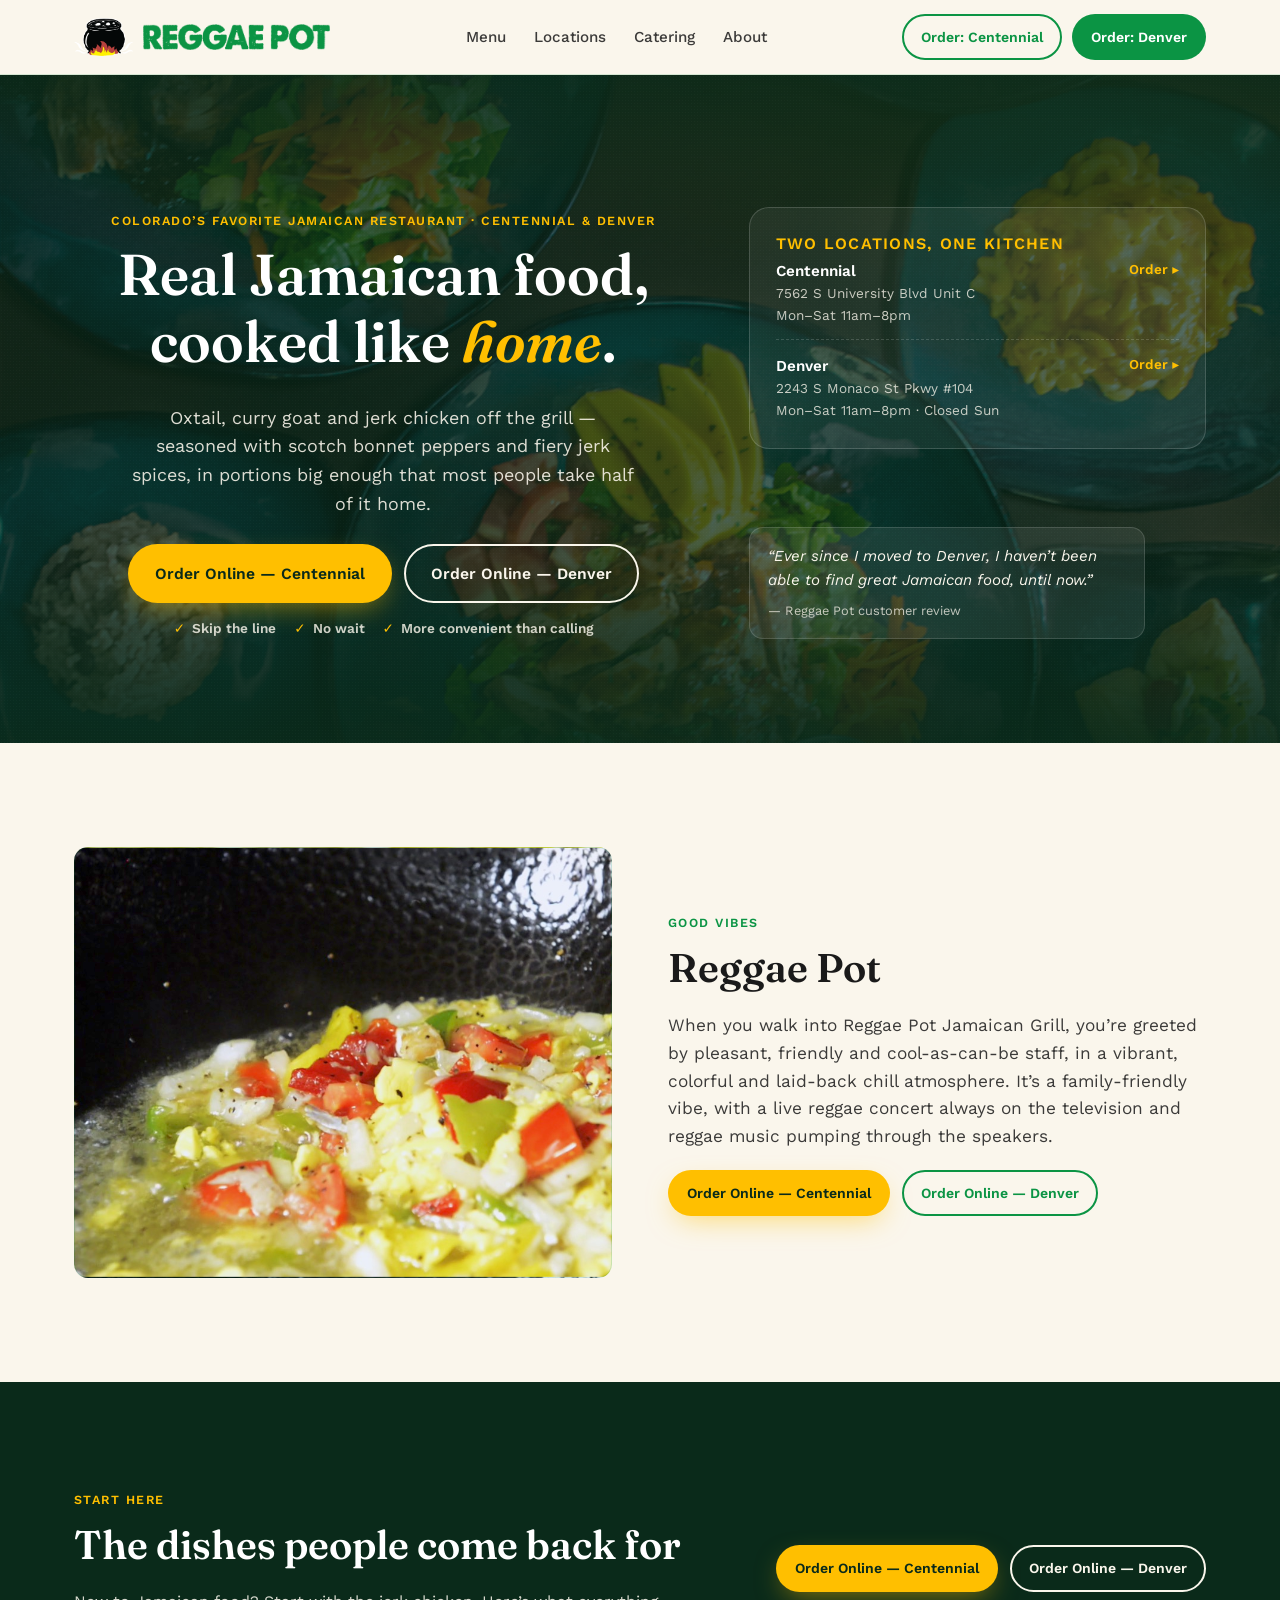
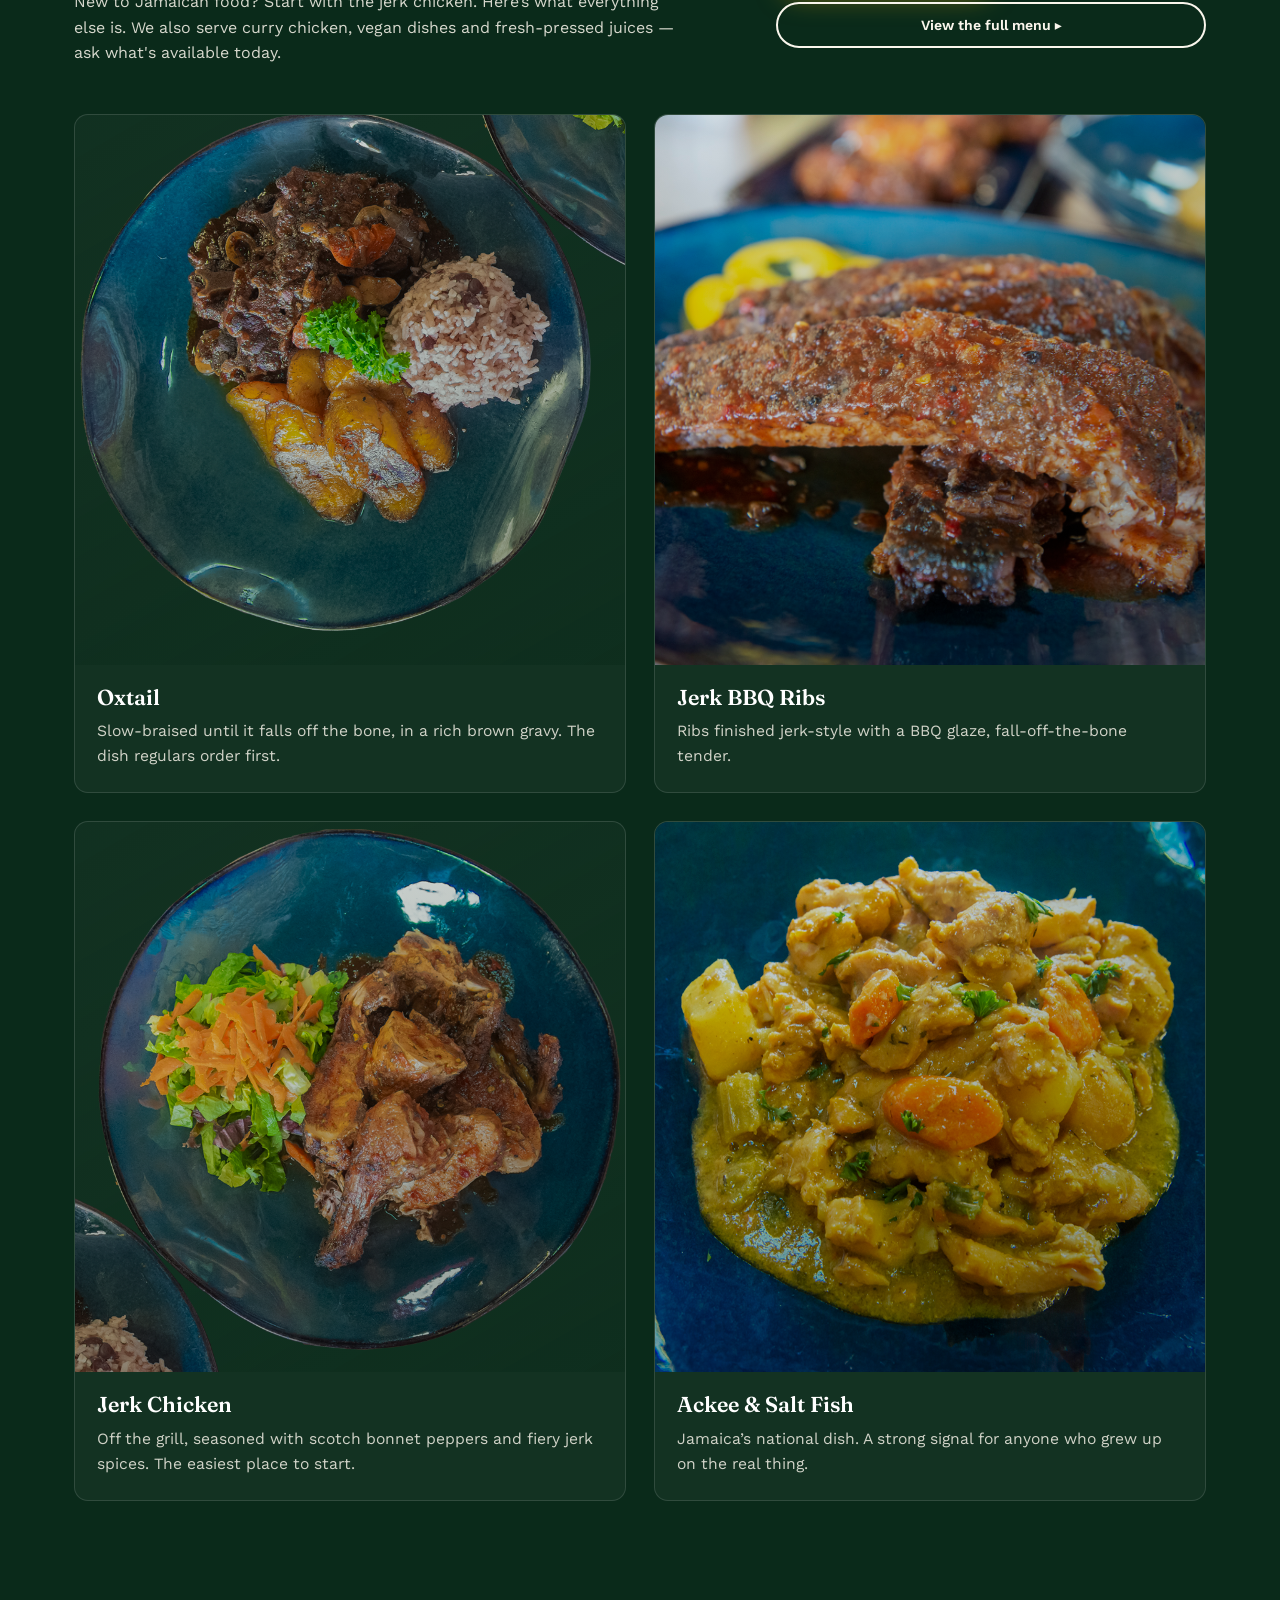
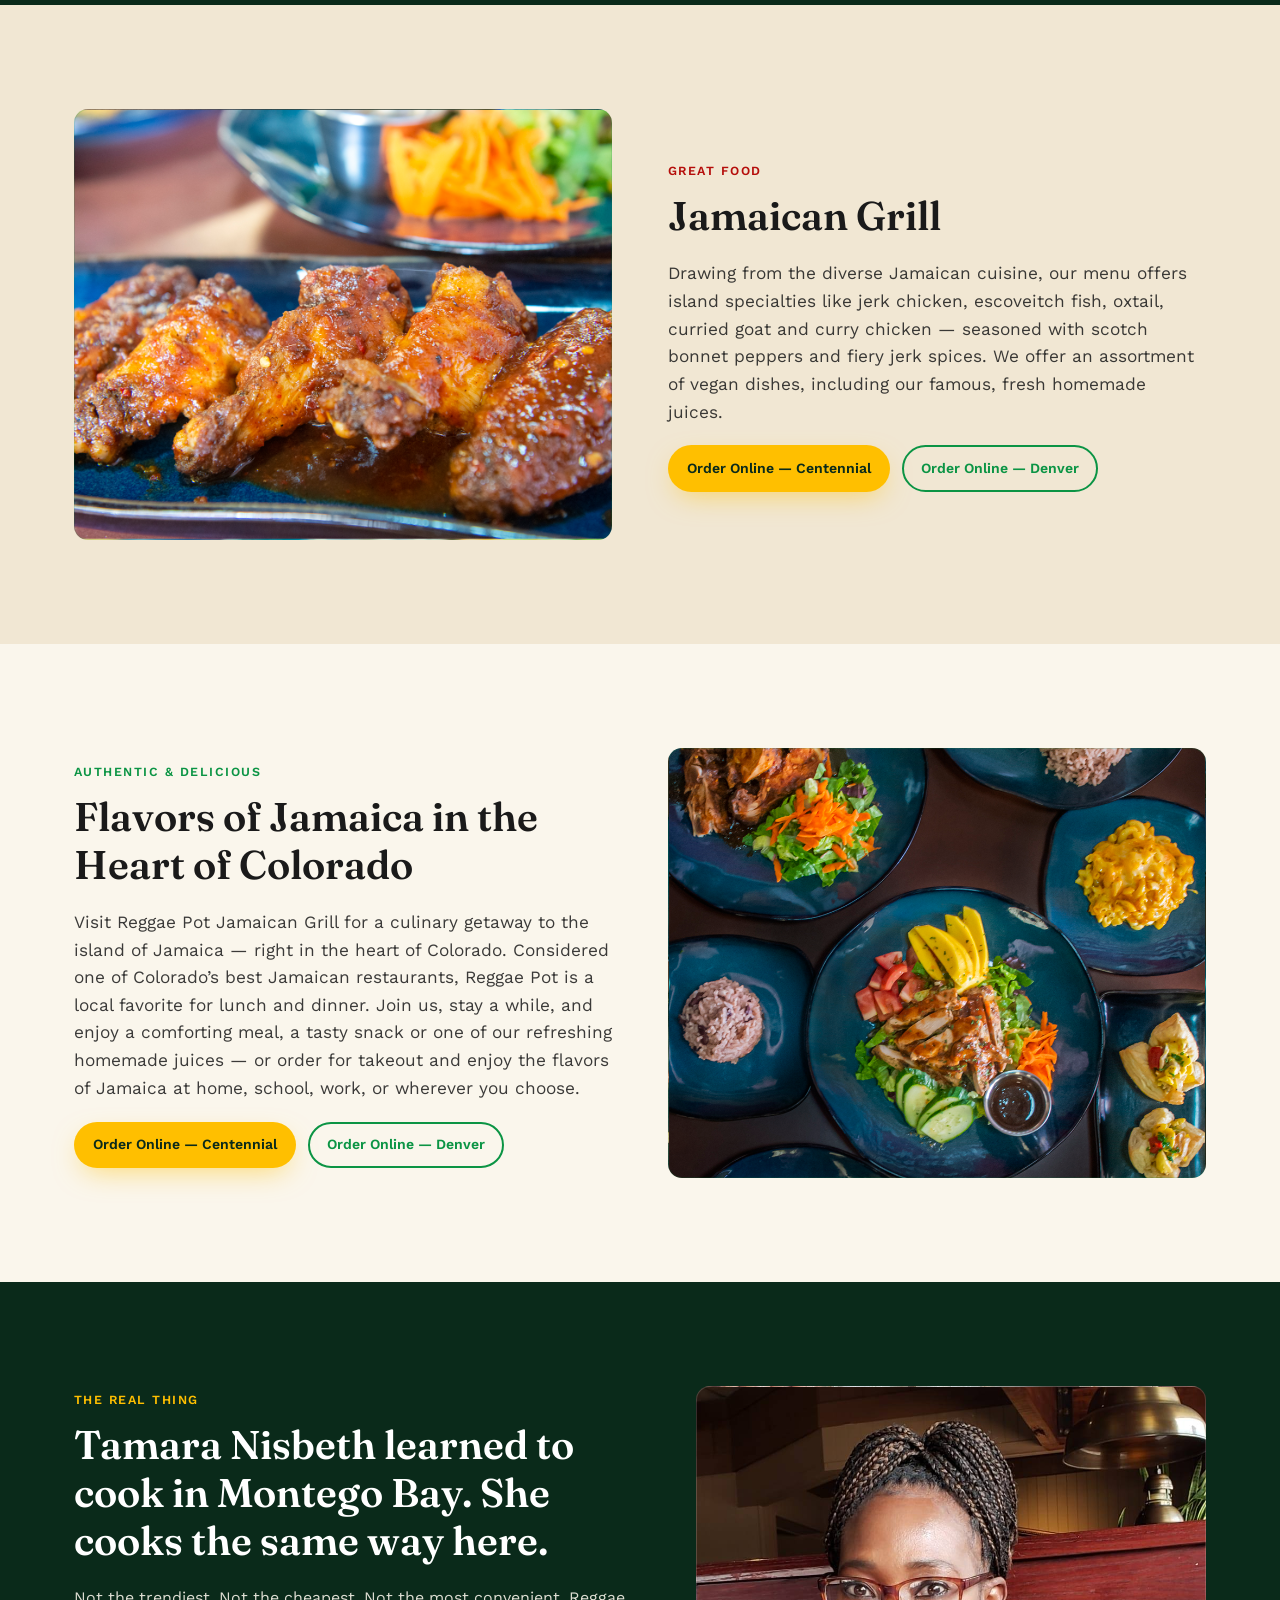
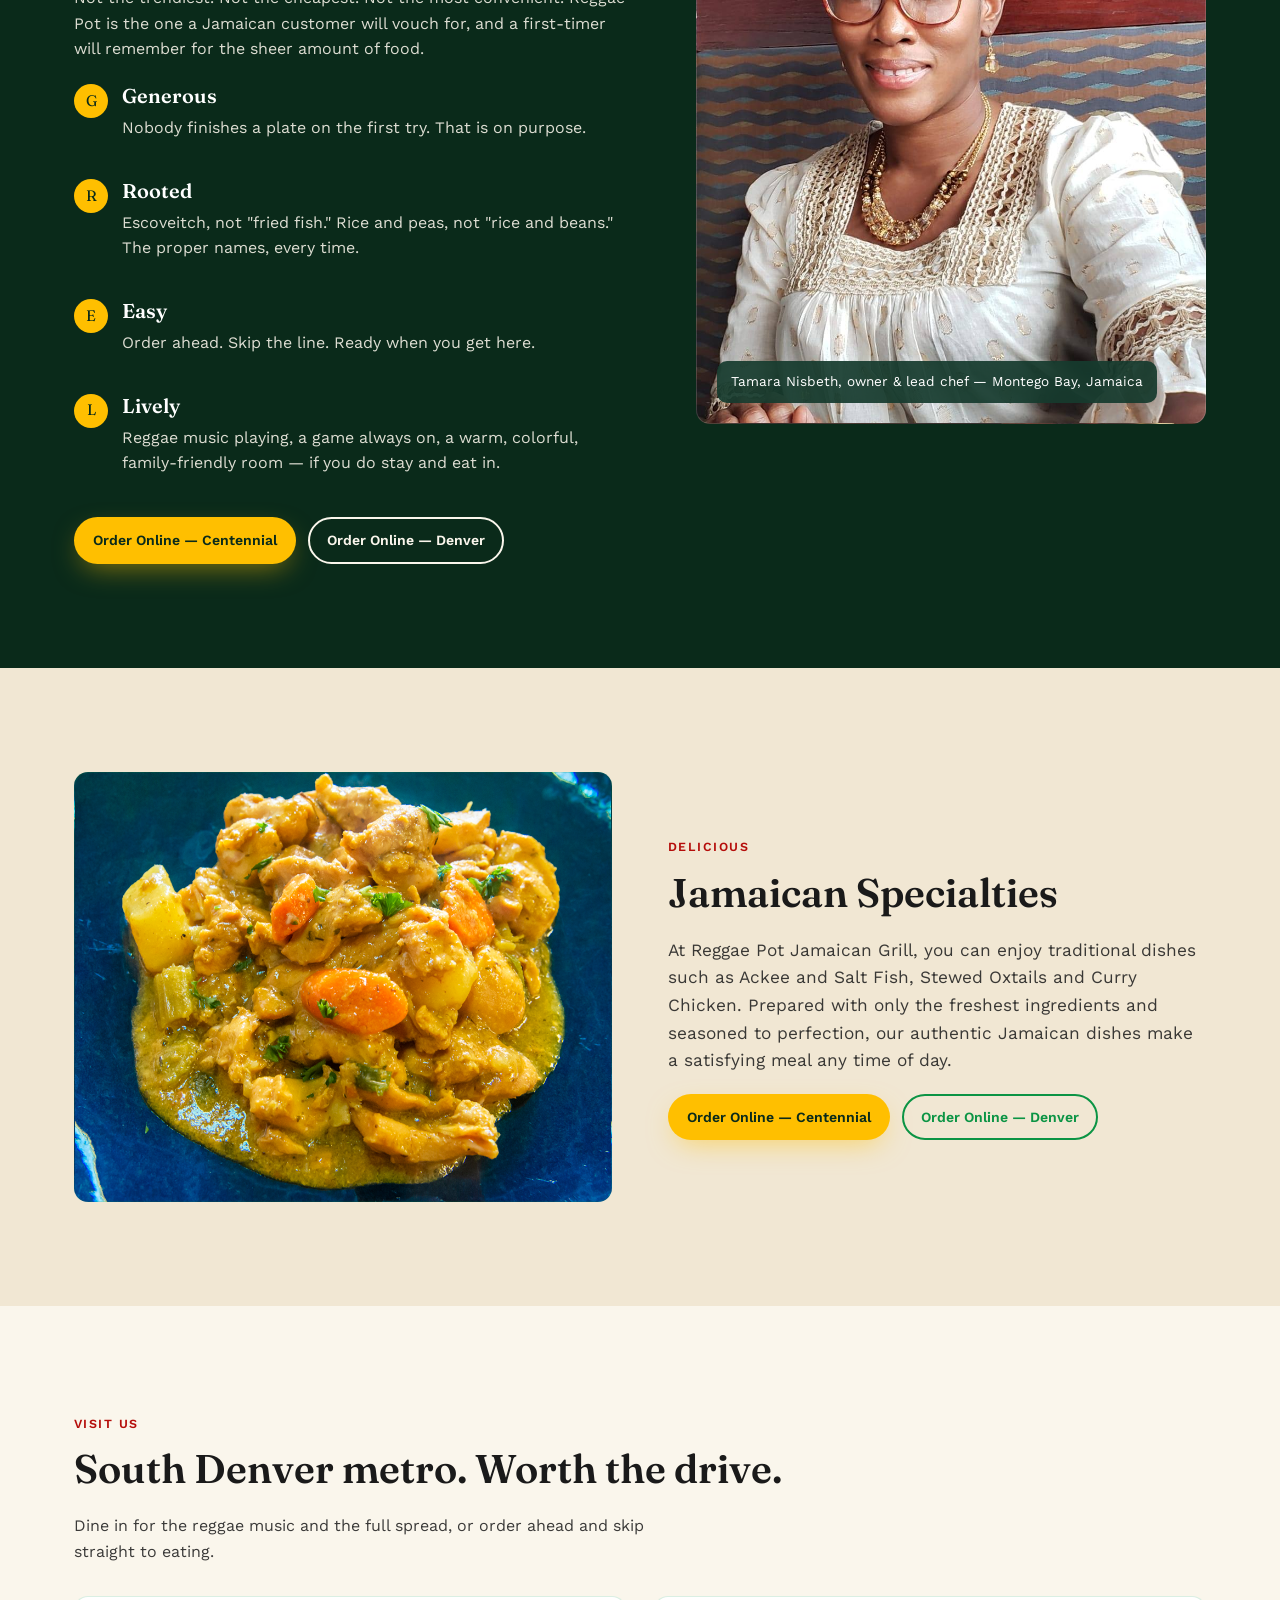
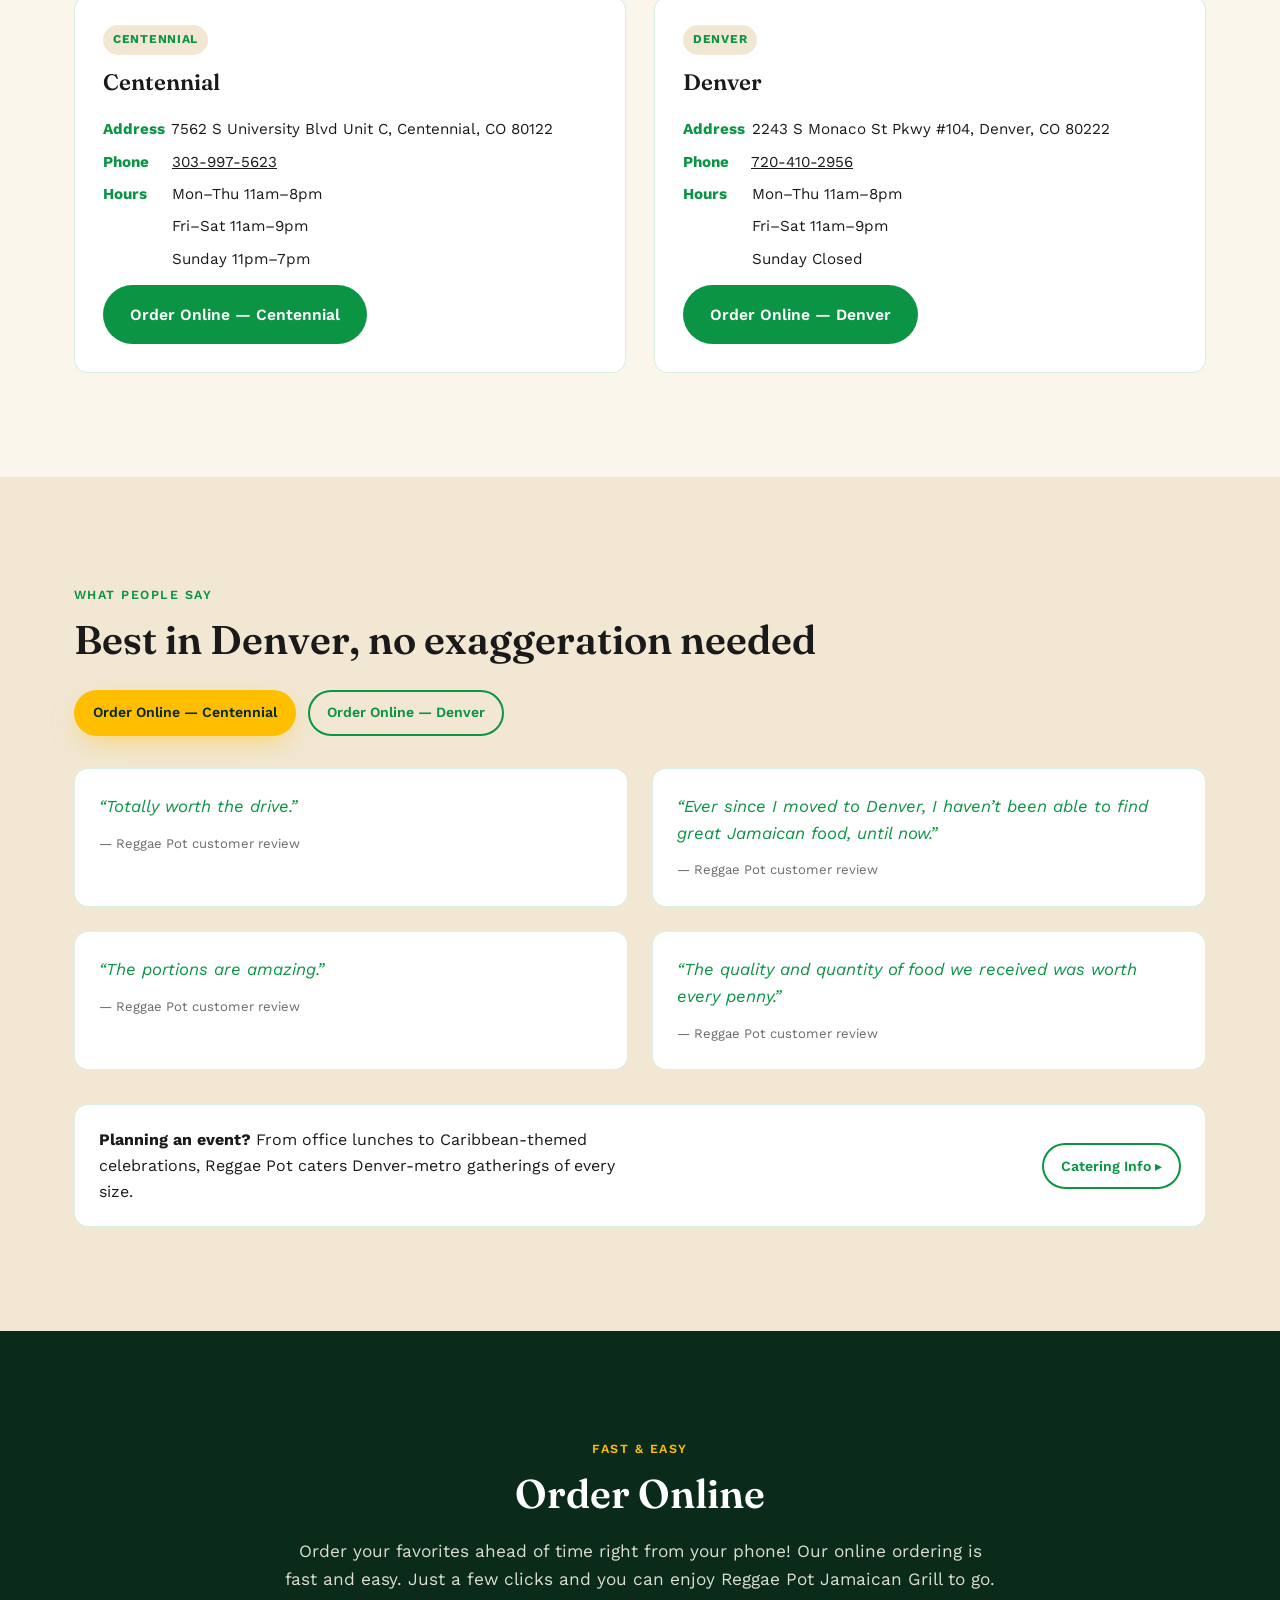
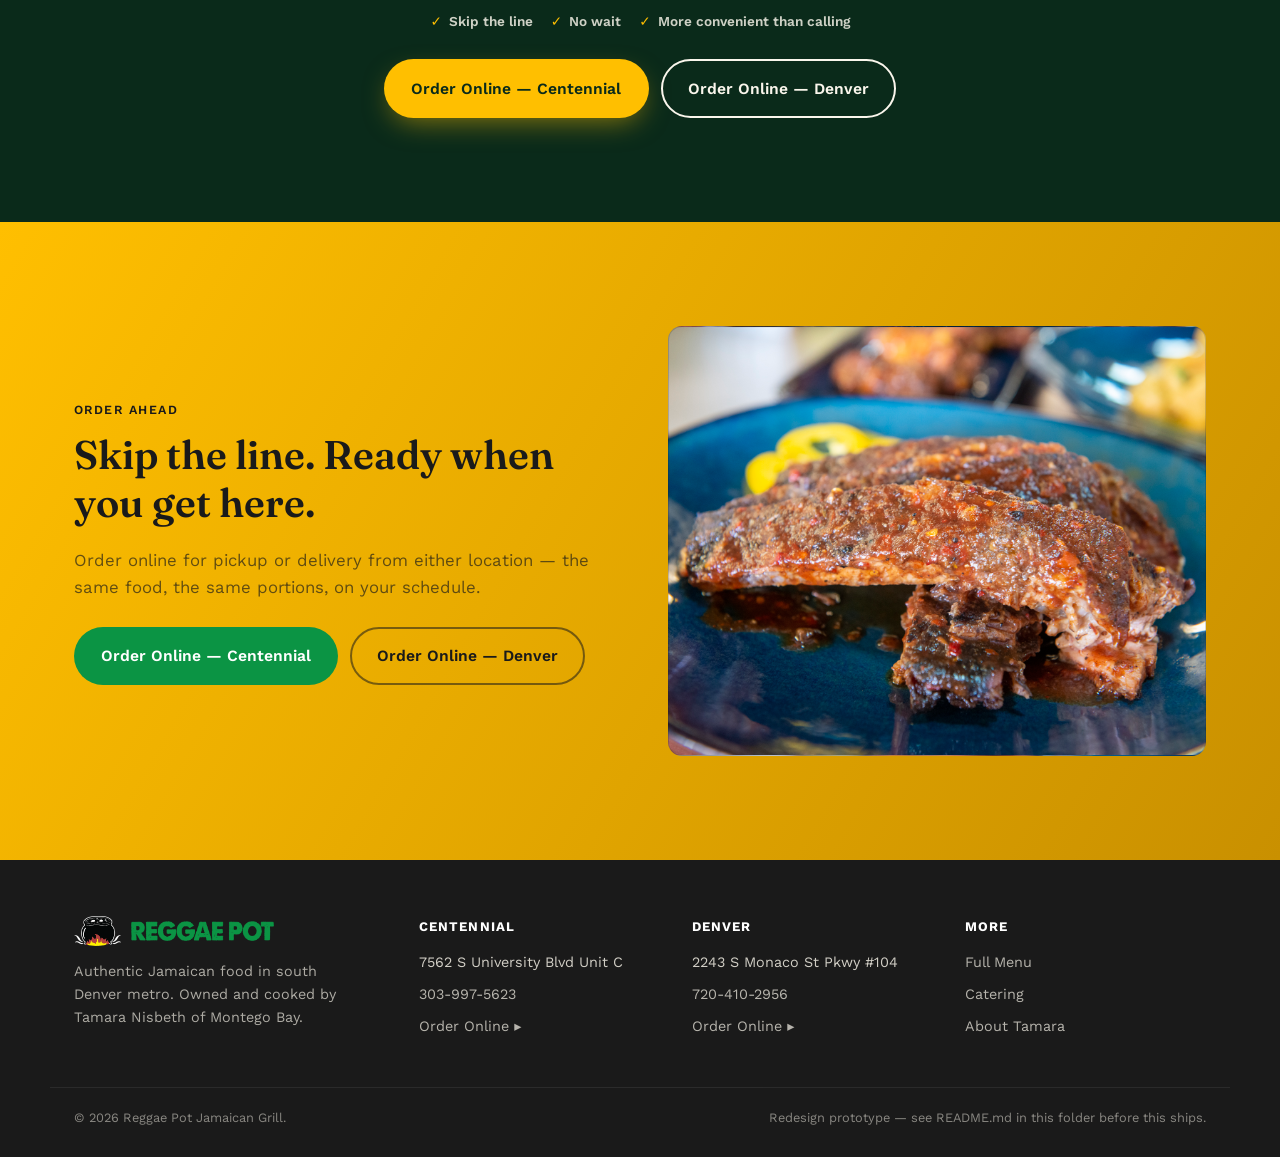
==== index.html @ 59f2e7a2 "Reggae Pot Jamaican Grill - homepage & menu redesign prototype Coded HTML/CSS prototype addressing t" ====
<!DOCTYPE html>
<html lang="en">
<head>
<meta charset="UTF-8">
<meta name="viewport" content="width=device-width, initial-scale=1">
<title>Reggae Pot Jamaican Grill — Jamaican Restaurant in Centennial &amp; Denver, CO</title>
<meta name="description" content="Authentic Jamaican food in Centennial and Denver, Colorado. Oxtail, curry goat and jerk chicken cooked by Tamara Nisbeth of Montego Bay. Order online for pickup and delivery.">

<!--
  REDESIGN PROTOTYPE — Reggae Pot Jamaican Grill homepage
  Built from: 01-Website-Review, 02-ICP, 03-Brand-Voice (Sep 3, 2026 session)
  Fixes the #1 documented conversion blocker: broken hero + buried order CTA.
  Everything marked PLACEHOLDER or VERIFY below is a known gap — see README.md in this folder.
-->

<link rel="preconnect" href="https://fonts.googleapis.com">
<link rel="preconnect" href="https://fonts.gstatic.com" crossorigin>
<!-- Fraunces + Work Sans: reverted to the original editorial pairing on 2026-09-15 at
     Cynthia's request, back from the Poppins/Lato pairing that matched the live site exactly. -->
<link href="https://fonts.googleapis.com/css2?family=Fraunces:ital,opsz,wght@0,9..144,400;0,9..144,500;0,9..144,600;1,9..144,500&family=Work+Sans:wght@400;500;600;700&display=swap" rel="stylesheet">

<link rel="stylesheet" href="assets/site.css">
</head>
<body>

<a href="#main" class="skip-link">Skip to content</a>

<header class="site">
  <div class="wrap nav">
    <a href="#top" class="wordmark">
      <img class="mark" src="assets/icon.png" alt="" width="186" height="119">
      <img class="logotype" src="assets/logo-txt.png" alt="Reggae Pot" width="473" height="66">
    </a>
    <ul class="nav-links">
      <li><a href="/menu/">Menu</a></li>
      <li><a href="#locations">Locations</a></li>
      <li><a href="https://catering.reggaepotjamaicangrill.com/">Catering</a></li>
      <li><a href="#why">About</a></li>
    </ul>
    <div class="nav-cta">
      <a class="btn btn-outline-dark btn-sm" href="/order/centennial/">Order: Centennial</a>
      <a class="btn btn-ember btn-sm" href="/order/denver/">Order: Denver</a>
    </div>
  </div>
</header>

<main id="main">

  <!-- HERO — fixes the #1 audit finding: hero rendered blank on every device via a broken JS slider.
       This hero is native HTML5 video + CSS. It cannot fail to render, and the order buttons
       are visible in the very first viewport on every screen size, mobile included. -->
  <section class="hero" id="top">
    <video class="hero-video" autoplay muted loop playsinline poster="assets/hero.jpg" aria-hidden="true">
      <source src="assets/hero-video.mp4" type="video/mp4">
    </video>
    <div class="wrap hero-inner">
      <div class="hero-text">
        <span class="eyebrow">Colorado&rsquo;s Favorite Jamaican Restaurant · Centennial &amp; Denver</span>
        <h1>Real Jamaican food, cooked like <em>home</em>.</h1>
        <p class="lede">Oxtail, curry goat and jerk chicken off the grill — seasoned with scotch bonnet peppers and fiery jerk spices, in portions big enough that most people take half of it home.</p>
        <div class="hero-ctas">
          <a class="btn btn-ember" href="/order/centennial/">Order Online — Centennial</a>
          <a class="btn btn-outline" href="/order/denver/">Order Online — Denver</a>
        </div>
        <ul class="hero-benefits">
          <li>Skip the line</li>
          <li>No wait</li>
          <li>More convenient than calling</li>
        </ul>
      </div>

      <div class="hero-aside-col">
        <aside class="hero-card reveal">
          <h3>Two locations, one kitchen</h3>
          <ul>
            <li>
              <span>
                <span class="loc-name">Centennial</span>
                <span class="loc-meta">7562 S University Blvd Unit C</span>
                <span class="loc-meta">Mon–Sat 11am–8pm<!-- VERIFY: Sunday hours, source currently reads 11pm–7pm which is impossible --></span>
              </span>
              <a class="mini" href="/order/centennial/">Order ▸</a>
            </li>
            <li>
              <span>
                <span class="loc-name">Denver</span>
                <span class="loc-meta">2243 S Monaco St Pkwy #104</span>
                <span class="loc-meta">Mon–Sat 11am–8pm · Closed Sun</span>
              </span>
              <a class="mini" href="/order/denver/">Order ▸</a>
            </li>
          </ul>
        </aside>

        <div class="hero-quote reveal">
          <p>&ldquo;Ever since I moved to Denver, I haven&rsquo;t been able to find great Jamaican food, until now.&rdquo;</p>
          <cite>— Reggae Pot customer review <!-- VERIFY: pull real name + platform (Google/Facebook) before launch --></cite>
        </div>
      </div>
    </div>
  </section>

  <!-- GOOD VIBES — the live site's own hero-companion copy block, its own section here
       too, word-for-word except where noted. -->
  <section class="content-split">
    <div class="wrap split-grid reveal">
      <div class="split-media" style="background-image:url('assets/reggae-pot-photo.jpg');"></div>
      <div class="split-copy">
        <span class="eyebrow" style="color:var(--green)">Good Vibes</span>
        <h2>Reggae Pot</h2>
        <p>When you walk into Reggae Pot Jamaican Grill, you&rsquo;re greeted by pleasant, friendly and cool-as-can-be staff, in a vibrant, colorful and laid-back chill atmosphere. It&rsquo;s a family-friendly vibe, with a live reggae concert always on the television and reggae music pumping through the speakers.</p>
        <div class="hero-ctas" style="margin-top:1.2em;">
          <a class="btn btn-ember btn-sm" href="/order/centennial/">Order Online — Centennial</a>
          <a class="btn btn-outline-dark btn-sm" href="/order/denver/">Order Online — Denver</a>
        </div>
      </div>
    </div>
  </section>

  <!-- SIGNATURE DISHES -->
  <section class="dishes" id="dishes">
    <div class="wrap">
      <!-- Intro used to be a plain left-aligned text block, leaving the whole right side
           of this full-width dark section empty above the grid. Moving the "View full
           menu" link up here (out of the bottom of the section) fills that space with
           something real instead of decoration. -->
      <div class="dishes-head reveal">
        <div>
          <span class="eyebrow">Start here</span>
          <h2>The dishes people come back for</h2>
          <p style="max-width:60ch; opacity:0.85;">New to Jamaican food? Start with the jerk chicken. Here&rsquo;s what everything else is. We also serve curry chicken, vegan dishes and fresh-pressed juices — ask what's available today.</p>
        </div>
        <div style="display:flex; flex-direction:column; align-items:stretch; gap:10px;">
          <div class="hero-ctas" style="justify-content:flex-end;">
            <a class="btn btn-ember btn-sm" href="/order/centennial/">Order Online — Centennial</a>
            <a class="btn btn-outline btn-sm" href="/order/denver/">Order Online — Denver</a>
          </div>
          <a class="btn btn-outline btn-sm" href="/menu/" style="justify-content:center;">View the full menu ▸</a>
        </div>
      </div>
      <div class="dish-grid">
        <article class="dish-card reveal">
          <div class="dish-photo has-photo" style="background-image:linear-gradient(150deg, rgba(10,42,26,0.1), rgba(10,42,26,0.45)), url('assets/oxtail.png');"></div>
          <div class="dish-body">
            <h3>Oxtail</h3>
            <p>Slow-braised until it falls off the bone, in a rich brown gravy. The dish regulars order first.</p>
          </div>
        </article>
        <article class="dish-card reveal">
          <div class="dish-photo has-photo" style="background-image:linear-gradient(150deg, rgba(10,42,26,0.1), rgba(10,42,26,0.45)), url('assets/jerk-ribs.jpg');"></div>
          <div class="dish-body">
            <h3>Jerk BBQ Ribs</h3>
            <p>Ribs finished jerk-style with a BBQ glaze, fall-off-the-bone tender.</p>
          </div>
        </article>
        <article class="dish-card reveal">
          <div class="dish-photo has-photo" style="background-image:linear-gradient(150deg, rgba(10,42,26,0.1), rgba(10,42,26,0.45)), url('assets/jerk-chicken.png');"></div>
          <div class="dish-body">
            <h3>Jerk Chicken</h3>
            <p>Off the grill, seasoned with scotch bonnet peppers and fiery jerk spices. The easiest place to start.</p>
          </div>
        </article>
        <article class="dish-card reveal">
          <div class="dish-photo has-photo" style="background-image:linear-gradient(150deg, rgba(10,42,26,0.15), rgba(10,42,26,0.55)), url('assets/ackee-saltfish.jpg');"></div>
          <div class="dish-body">
            <h3>Ackee &amp; Salt Fish</h3>
            <p>Jamaica&rsquo;s national dish. A strong signal for anyone who grew up on the real thing.</p>
          </div>
        </article>
      </div>
    </div>
  </section>

  <!-- ABOUT US — live site's own copy block, its own section.
       Image stays LEFT here on purpose (not "reverse") — Cynthia asked only Flavors of
       Jamaica to flip; this one should stay as it was. Don't "fix" this to match Flavors. -->
  <section class="content-split tint">
    <div class="wrap split-grid reveal">
      <div class="split-media" style="background-image:url('assets/jerk-wings.jpg');"></div>
      <div class="split-copy">
        <span class="eyebrow" style="color:var(--red)">Great Food</span>
        <h2>Jamaican Grill</h2>
        <p>Drawing from the diverse Jamaican cuisine, our menu offers island specialties like jerk chicken, escoveitch fish, oxtail, curried goat and curry chicken &mdash; seasoned with scotch bonnet peppers and fiery jerk spices. We offer an assortment of vegan dishes, including our famous, fresh homemade juices.</p>
        <div class="hero-ctas" style="margin-top:1.2em;">
          <a class="btn btn-ember btn-sm" href="/order/centennial/">Order Online — Centennial</a>
          <a class="btn btn-outline-dark btn-sm" href="/order/denver/">Order Online — Denver</a>
        </div>
      </div>
    </div>
  </section>

  <!-- FLAVORS OF JAMAICA — live site's own copy block, its own section.
       PLACEHOLDER note: the source paragraph says "local favorite for breakfast, lunch
       and dinner" — dropped "breakfast" since 11am-8pm hours don't support that claim.
       Everything else here is unchanged, including phrasing ("culinary getaway") the
       Sep 3 brand voice research flagged as generic — kept in on Cynthia's direct
       instruction to carry the live site's copy over close to verbatim. -->
  <section class="content-split">
    <div class="wrap split-grid reverse reveal">
      <div class="split-media" style="background-image:url('assets/hero.jpg'); background-position:center 30%;"></div>
      <div class="split-copy">
        <span class="eyebrow" style="color:var(--green)">Authentic &amp; Delicious</span>
        <h2>Flavors of Jamaica in the Heart of Colorado</h2>
        <p>Visit Reggae Pot Jamaican Grill for a culinary getaway to the island of Jamaica &mdash; right in the heart of Colorado. Considered one of Colorado&rsquo;s best Jamaican restaurants, Reggae Pot is a local favorite for lunch and dinner. Join us, stay a while, and enjoy a comforting meal, a tasty snack or one of our refreshing homemade juices &mdash; or order for takeout and enjoy the flavors of Jamaica at home, school, work, or wherever you choose.</p>
        <div class="hero-ctas" style="margin-top:1.2em;">
          <a class="btn btn-ember btn-sm" href="/order/centennial/">Order Online — Centennial</a>
          <a class="btn btn-outline-dark btn-sm" href="/order/denver/">Order Online — Denver</a>
        </div>
      </div>
    </div>
  </section>

  <!-- WHY REGGAE POT -->
  <section id="why">
    <div class="wrap why-grid">
      <div class="reveal">
        <span class="eyebrow">The real thing</span>
        <h2>Tamara Nisbeth learned to cook in Montego Bay. She cooks the same way here.</h2>
        <p>Not the trendiest. Not the cheapest. Not the most convenient. Reggae Pot is the one a Jamaican customer will vouch for, and a first-timer will remember for the sheer amount of food.</p>
        <div class="trait-list">
          <div class="trait">
            <span class="mark">G</span>
            <div><h3>Generous</h3><p>Nobody finishes a plate on the first try. That is on purpose.</p></div>
          </div>
          <div class="trait">
            <span class="mark">R</span>
            <div><h3>Rooted</h3><p>Escoveitch, not "fried fish." Rice and peas, not "rice and beans." The proper names, every time.</p></div>
          </div>
          <div class="trait">
            <span class="mark">E</span>
            <div><h3>Easy</h3><p>Order ahead. Skip the line. Ready when you get here.</p></div>
          </div>
          <div class="trait">
            <span class="mark">L</span>
            <div><h3>Lively</h3><p>Reggae music playing, a game always on, a warm, colorful, family-friendly room — if you do stay and eat in.</p></div>
          </div>
        </div>
        <div class="hero-ctas" style="margin-top:1.6em;">
          <a class="btn btn-ember btn-sm" href="/order/centennial/">Order Online — Centennial</a>
          <a class="btn btn-outline btn-sm" href="/order/denver/">Order Online — Denver</a>
        </div>
      </div>
      <div class="why-portrait reveal" style="background-image:url('assets/tamara.jpg'); background-size:cover; background-position:center 20%;">
        <span class="tag">Tamara Nisbeth, owner &amp; lead chef — Montego Bay, Jamaica</span>
      </div>
    </div>
  </section>

  <!-- JAMAICAN SPECIALTIES — live site's own copy block, its own section. -->
  <section class="content-split tint">
    <div class="wrap split-grid reveal">
      <div class="split-media" style="background-image:url('assets/ackee-saltfish.jpg');"></div>
      <div class="split-copy">
        <span class="eyebrow" style="color:var(--red)">Delicious</span>
        <h2>Jamaican Specialties</h2>
        <p>At Reggae Pot Jamaican Grill, you can enjoy traditional dishes such as Ackee and Salt Fish, Stewed Oxtails and Curry Chicken. Prepared with only the freshest ingredients and seasoned to perfection, our authentic Jamaican dishes make a satisfying meal any time of day.</p>
        <div class="hero-ctas" style="margin-top:1.2em;">
          <a class="btn btn-ember btn-sm" href="/order/centennial/">Order Online — Centennial</a>
          <a class="btn btn-outline-dark btn-sm" href="/order/denver/">Order Online — Denver</a>
        </div>
      </div>
    </div>
  </section>

  <!-- LOCATIONS — one clear Order Online destination per location, replacing the
       11-links/7-destinations/2-dead-links problem documented in the Sep 3 audit. -->
  <section id="locations">
    <div class="wrap">
      <span class="eyebrow" style="color:var(--red)">Visit us</span>
      <h2>South Denver metro. Worth the drive.</h2>
      <p style="max-width:60ch; opacity:0.85;">Dine in for the reggae music and the full spread, or order ahead and skip straight to eating.</p>
      <div class="loc-grid">
        <div class="loc-card reveal">
          <span class="loc-badge">Centennial</span>
          <h3>Centennial</h3>
          <ul class="loc-facts">
            <li><strong>Address</strong> 7562 S University Blvd Unit C, Centennial, CO 80122</li>
            <li><strong>Phone</strong> <a href="tel:+13039975623">303-997-5623</a></li>
            <li><strong>Hours</strong> Mon–Thu 11am–8pm</li>
            <li><strong></strong> Fri–Sat 11am–9pm</li>
            <li><strong></strong> Sunday 11pm–7pm</li>
          </ul>
          <a class="btn btn-ember" href="/order/centennial/">Order Online — Centennial</a>
        </div>
        <div class="loc-card reveal">
          <span class="loc-badge">Denver</span>
          <h3>Denver</h3>
          <ul class="loc-facts">
            <li><strong>Address</strong> 2243 S Monaco St Pkwy #104, Denver, CO 80222</li>
            <li><strong>Phone</strong> <a href="tel:+17204102956">720-410-2956</a></li>
            <li><strong>Hours</strong> Mon–Thu 11am–8pm</li>
            <li><strong></strong> Fri–Sat 11am–9pm</li>
            <li><strong></strong> Sunday Closed</li>
          </ul>
          <a class="btn btn-ember" href="/order/denver/">Order Online — Denver</a>
        </div>
      </div>
    </div>
  </section>

  <!-- REVIEWS / CATERING -->
  <section class="reviews">
    <div class="wrap">
      <span class="eyebrow" style="color:var(--green)">What people say</span>
      <h2>Best in Denver, no exaggeration needed</h2>
      <div class="hero-ctas" style="margin-bottom:0.5em;">
        <a class="btn btn-ember btn-sm" href="/order/centennial/">Order Online — Centennial</a>
        <a class="btn btn-outline-dark btn-sm" href="/order/denver/">Order Online — Denver</a>
      </div>
      <div class="review-grid">
        <div class="review-card reveal">
          <p>&ldquo;Totally worth the drive.&rdquo;</p>
          <cite>— Reggae Pot customer review <!-- VERIFY: name + platform --></cite>
        </div>
        <div class="review-card reveal">
          <p>&ldquo;Ever since I moved to Denver, I haven&rsquo;t been able to find great Jamaican food, until now.&rdquo;</p>
          <cite>— Reggae Pot customer review <!-- VERIFY: name + platform --></cite>
        </div>
        <div class="review-card reveal">
          <p>&ldquo;The portions are amazing.&rdquo;</p>
          <cite>— Reggae Pot customer review <!-- VERIFY: name + platform --></cite>
        </div>
        <div class="review-card reveal">
          <p>&ldquo;The quality and quantity of food we received was worth every penny.&rdquo;</p>
          <cite>— Reggae Pot customer review <!-- VERIFY: name + platform --></cite>
        </div>
      </div>
      <div class="catering-note reveal">
        <p><strong>Planning an event?</strong> From office lunches to Caribbean-themed celebrations, Reggae Pot caters Denver-metro gatherings of every size.</p>
        <a class="btn btn-outline-dark btn-sm" href="https://catering.reggaepotjamaicangrill.com/">Catering Info ▸</a>
      </div>
    </div>
  </section>

  <!-- ORDER ONLINE — live site's own copy block, its own section.
       Was just centered text + buttons, same shape as Final CTA right below it — flagged
       as too plain. Added the same benefit checklist used in the hero (real conversion
       language from the Aug 10 action plan, not new copy) so this section has something
       to actually read, not just repeat "order online" twice. -->
  <section class="copy-block copy-block--dark">
    <div class="wrap reveal">
      <span class="eyebrow">Fast &amp; Easy</span>
      <h2>Order Online</h2>
      <p>Order your favorites ahead of time right from your phone! Our online ordering is fast and easy. Just a few clicks and you can enjoy Reggae Pot Jamaican Grill to go.</p>
      <ul class="hero-benefits" style="justify-content:center; margin-top:1.3em;">
        <li>Skip the line</li>
        <li>No wait</li>
        <li>More convenient than calling</li>
      </ul>
      <div class="hero-ctas" style="justify-content:center; margin-top:1.6em;">
        <a class="btn btn-ember" href="/order/centennial/">Order Online — Centennial</a>
        <a class="btn btn-outline" href="/order/denver/">Order Online — Denver</a>
      </div>
    </div>
  </section>

  <!-- FINAL CTA — was also just centered text + buttons, nearly identical in shape to
       Order Online right above it. Rebuilt as a photo + text split (same pattern used
       for Good Vibes etc. above) so the page's last beat before the footer is a real
       photo, not a third plain color panel in a row. -->
  <section class="final-cta">
    <div class="wrap split-grid reveal">
      <div class="split-copy">
        <span class="eyebrow">Order ahead</span>
        <h2>Skip the line. Ready when you get here.</h2>
        <p class="lede">Order online for pickup or delivery from either location — the same food, the same portions, on your schedule.</p>
        <div class="hero-ctas">
          <a class="btn" style="background:var(--green); color:#fff;" href="/order/centennial/">Order Online — Centennial</a>
          <a class="btn btn-outline" href="/order/denver/">Order Online — Denver</a>
        </div>
      </div>
      <div class="split-media" style="background-image:url('assets/jerk-ribs.jpg'); border-color:rgba(26,26,26,0.18);"></div>
    </div>
  </section>

</main>

<footer>
  <div class="wrap foot-grid">
    <div>
      <div class="foot-logo">
        <img class="mark" src="assets/icon.png" alt="" width="186" height="119">
        <img class="logotype" src="assets/logo-txt.png" alt="Reggae Pot" width="473" height="66">
      </div>
      <p style="max-width:32ch; opacity:0.8;">Authentic Jamaican food in south Denver metro. Owned and cooked by Tamara Nisbeth of Montego Bay.</p>
    </div>
    <div>
      <h4>Centennial</h4>
      <ul>
        <li>7562 S University Blvd Unit C</li>
        <li><a href="tel:+13039975623">303-997-5623</a></li>
        <li><a href="/order/centennial/">Order Online ▸</a></li>
      </ul>
    </div>
    <div>
      <h4>Denver</h4>
      <ul>
        <li>2243 S Monaco St Pkwy #104</li>
        <li><a href="tel:+17204102956">720-410-2956</a></li>
        <li><a href="/order/denver/">Order Online ▸</a></li>
      </ul>
    </div>
    <div>
      <h4>More</h4>
      <ul>
        <li><a href="/menu/">Full Menu</a></li>
        <li><a href="https://catering.reggaepotjamaicangrill.com/">Catering</a></li>
        <li><a href="#why">About Tamara</a></li>
      </ul>
    </div>
  </div>
  <div class="wrap foot-bottom">
    <span>© 2026 Reggae Pot Jamaican Grill.</span>
    <span>Redesign prototype — see README.md in this folder before this ships.</span>
  </div>
</footer>

<!-- Mobile sticky order bar: this is the direct fix for the audit's core finding —
     no ordering button visible until 59% down the page on mobile. This bar is
     visible from the first frame, on every page, with no scroll required. -->
<nav class="mobile-order-bar" aria-label="Quick order">
  <a class="centennial" href="/order/centennial/">Order: Centennial</a>
  <a class="denver" href="/order/denver/">Order: Denver</a>
</nav>

<script>
  // Scroll-reveal: the one signature motion moment. Under a second, skippable,
  // and fully inert when prefers-reduced-motion is set (see CSS fallback above).
  if (!window.matchMedia('(prefers-reduced-motion: reduce)').matches && 'IntersectionObserver' in window) {
    var io = new IntersectionObserver(function(entries){
      entries.forEach(function(entry){
        if (entry.isIntersecting) {
          entry.target.classList.add('in');
          io.unobserve(entry.target);
        }
      });
    }, {threshold: 0.15});
    document.querySelectorAll('.reveal').forEach(function(el){ io.observe(el); });
  } else {
    document.querySelectorAll('.reveal').forEach(function(el){ el.classList.add('in'); });
  }

  // Pause the hero video once it scrolls out of view, resume when it's back — standard
  // practice for autoplay background video (saves CPU/battery on a page most visitors
  // scroll straight past), not just for the first few seconds anyone actually sees it.
  var heroVideo = document.querySelector('.hero-video');
  if (heroVideo && 'IntersectionObserver' in window) {
    var vio = new IntersectionObserver(function(entries){
      entries.forEach(function(entry){
        if (entry.isIntersecting) { heroVideo.play().catch(function(){}); }
        else { heroVideo.pause(); }
      });
    }, {threshold: 0});
    vio.observe(heroVideo);
  }
</script>

</body>
</html>
---- assets/site.css ----
:root{
    --ink:#1a1a1a;
    --cream:#faf6ec;
    --cream-deep:#f1e7d3;
    /* Real brand palette, pulled live from reggaepotjamaicangrill.com on 2026-09-15:
       logo + Order Online button = #0b9444, nav bar = #ffbf00, active-nav accent = #b50d0a,
       header bars = #222. --green-deep/--gold-deep/--red-deep/--green-hover are derived
       shades of those same hues for hover states and full-bleed dark sections — not invented colors. */
    --green:#0b9444;
    --green-hover:#087a38;
    --green-deep:#0a2a1a;
    --gold:#ffbf00;
    --gold-deep:#c99000;
    --red:#b50d0a;
    --red-deep:#8a0a08;
    --line:rgba(11,148,68,0.15);
    --radius:14px;
    --max:1180px;
  }
  *{box-sizing:border-box;}
  html{scroll-behavior:smooth;}
  body{
    margin:0;
    background:var(--cream);
    color:var(--ink);
    font-family:'Work Sans',system-ui,sans-serif;
    font-size:16px;
    line-height:1.6;
    -webkit-font-smoothing:antialiased;
  }
  /* Fraunces + Work Sans — reverted 2026-09-15 at Cynthia's request, back from the
     Poppins/Lato pairing that matched the live site's actual fonts exactly. */
  h1,h2,h3,.serif{
    font-family:'Fraunces',Georgia,serif;
    line-height:1.2;
    margin:0 0 0.5em;
    font-weight:600;
  }
  h1{font-size:clamp(2.3rem,5.5vw,3.6rem); line-height:1.15;}
  h2{font-size:clamp(1.7rem,3.5vw,2.5rem);}
  h3{font-size:1.25rem; margin-bottom:0.35em;}
  p{margin:0 0 1em;}
  a{color:inherit;}
  img{max-width:100%; display:block;}
  .wrap{max-width:var(--max); margin:0 auto; padding-inline:24px;}
  .eyebrow{
    display:inline-block; font-size:0.78rem; letter-spacing:0.12em; text-transform:uppercase;
    font-weight:600; margin-bottom:0.9em;
  }
  section{padding-block:clamp(56px,9vw,104px);}
  .btn{
    display:inline-flex; align-items:center; gap:8px; justify-content:center;
    padding:0.95em 1.6em; border-radius:999px; font-weight:600; font-size:0.98rem;
    text-decoration:none; border:2px solid transparent; cursor:pointer; white-space:nowrap;
    transition:transform 0.15s ease, box-shadow 0.15s ease, background-color 0.15s ease;
  }
  .btn:active{transform:translateY(1px);}
  .btn-ember{background:var(--green); color:#fff;}
  .btn-ember:hover{background:var(--green-hover); box-shadow:0 8px 22px -8px rgba(11,148,68,0.55);}
  .btn-outline{background:transparent; border-color:currentColor;}
  .btn-outline:hover{background:rgba(255,255,255,0.08);}
  .btn-outline-dark{background:transparent; border-color:var(--green); color:var(--green);}
  .btn-outline-dark:hover{background:rgba(11,148,68,0.06);}
  .btn-sm{padding:0.7em 1.2em; font-size:0.88rem;}

  /* ---------- Header ---------- */
  header.site{
    position:sticky; top:0; z-index:40;
    background:rgba(250,246,236,0.92); backdrop-filter:blur(6px);
    border-bottom:1px solid var(--line);
  }
  .nav{display:flex; align-items:center; justify-content:space-between; padding-block:14px;}
  /* Real logo assets, pulled from reggaepotjamaicangrill.com/wp-content/uploads/2021/06/
     (logo-txt.png, icon.png) — same files the live site uses, not redrawn. */
  .wordmark{display:flex; align-items:center; gap:10px; text-decoration:none;}
  .wordmark img.mark{height:38px; width:auto;}
  .wordmark img.logotype{height:26px; width:auto;}
  .foot-logo{display:flex; align-items:center; gap:10px; margin-bottom:14px;}
  .foot-logo img.mark{height:30px; width:auto;}
  .foot-logo img.logotype{height:20px; width:auto;}
  .nav-links{display:flex; align-items:center; gap:28px; list-style:none; margin:0; padding:0;}
  .nav-links a{text-decoration:none; font-weight:500; font-size:0.95rem; color:var(--ink); opacity:0.85;}
  .nav-links a:hover{opacity:1;}
  .nav-cta{display:flex; gap:10px;}
  @media (max-width:860px){
    .nav-links, .nav-cta{display:none;}
  }

  /* ---------- Hero ---------- */
  /* Layered on purpose, not a single fragile background: .hero's own background-image is
     the fallback (shows instantly, and is what renders if the video is hidden or fails to
     load); the <video> sits on top of it; the gradient scrim (::before) and grain (::after)
     sit above both for text legibility. Every layer is plain HTML/CSS — nothing here can
     throw the "Can not detect viewport width" error the live site's slider plugin does. */
  .hero{
    position:relative; overflow:hidden;
    background:url("hero.jpg") center 30%/cover no-repeat, var(--green-deep);
    color:var(--cream);
    padding-block:clamp(72px,12vw,132px) clamp(64px,10vw,104px);
  }
  .hero-video{
    position:absolute; inset:0; width:100%; height:100%; object-fit:cover; object-position:center 30%;
    z-index:0;
  }
  @media (prefers-reduced-motion:reduce){
    .hero-video{display:none;} /* falls back to the static hero.jpg background above */
  }
  /* Real hero photo + video from the live site (wp-content/uploads/2021/06), dimmed under a
     green scrim so the brand-green stays the dominant read and white text stays legible.
     PLACEHOLDER note: both are 2021-dated per the Sep 3 audit — fine to keep if the kitchen
     confirms they still represent the food, otherwise swap for current footage/photos. */
  /* Vertical vignette instead of a diagonal fade: dark at the TOP (nav contrast) and
     dark at the BOTTOM, so the hero photo doesn't end on a bright edge right where it
     meets the next section. Lighter through the middle where the hero text sits. */
  .hero::before{
    content:""; position:absolute; inset:0; z-index:1; pointer-events:none;
    background:
      linear-gradient(180deg, rgba(10,42,26,0.92) 0%, rgba(10,42,26,0.74) 22%, rgba(10,42,26,0.74) 72%, rgba(10,42,26,0.96) 100%),
      radial-gradient(1100px 520px at 82% -10%, rgba(255,191,0,0.30), transparent 60%);
  }
  .hero::after{ /* subtle grain/texture so the dark green isn't flat */
    content:""; position:absolute; inset:0; z-index:2; pointer-events:none; opacity:0.5;
    background-image:radial-gradient(rgba(255,255,255,0.045) 1px, transparent 1px);
    background-size:3px 3px;
  }
  .hero-inner{position:relative; z-index:3; display:grid; grid-template-columns:1.15fr 0.85fr; gap:56px; align-items:stretch;}
  @media (max-width:920px){ .hero-inner{grid-template-columns:1fr;} }
  /* Right column anchors the location card to the top and the quote to the bottom of
     whatever height the left column sets, instead of one short card floating centered
     with empty photo showing above and below it. */
  .hero-aside-col{display:flex; flex-direction:column; justify-content:space-between; gap:24px;}
  .hero .eyebrow{color:var(--gold);}
  .hero h1{color:#fff;}
  .hero h1 em{font-style:italic; color:var(--gold);}
  .hero p.lede{font-size:1.12rem; max-width:46ch; color:rgba(250,246,236,0.88);}
  /* Centered text column, per request — eyebrow/headline/subhead/CTAs/benefits all
     center-aligned as one block instead of left-aligned against the aside. */
  .hero-text{text-align:center;}
  .hero-text p.lede{margin-inline:auto;}
  .hero-ctas{display:flex; flex-wrap:wrap; gap:12px; margin-top:1.6em;}
  .hero-text .hero-ctas{justify-content:center;}
  /* The three conversion angles named explicitly in the Aug 10 action plan
     ("skip the line / no wait / more convenient"), placed right at the CTA
     decision point rather than buried in body copy. */
  .hero-benefits{
    display:flex; flex-wrap:wrap; gap:8px 18px; list-style:none; margin:1.1em 0 0; padding:0;
    font-size:0.85rem; font-weight:600; color:rgba(250,246,236,0.82);
  }
  .hero-text .hero-benefits{justify-content:center;}
  .hero-benefits li{display:flex; align-items:center; gap:7px;}
  .hero-benefits li::before{content:"✓"; color:var(--gold); font-weight:700;}
  /* Highlighted order button: gold instead of green so it actually pops against the
     dark green hero, rather than a green button nearly disappearing into a green
     backdrop. Scoped to the hero only — every other Order Online button sitewide
     (header, locations, footer, final CTA) keeps the standard green treatment. */
  .hero-ctas .btn-ember{
    background:var(--gold); color:var(--green-deep);
    box-shadow:0 10px 28px -8px rgba(255,191,0,0.55);
  }
  .hero-ctas .btn-ember:hover{background:#fff; box-shadow:0 12px 32px -8px rgba(255,191,0,0.7);}
  .hero-quote{
    padding:16px 18px; border-radius:var(--radius);
    background:rgba(255,255,255,0.08); border:1px solid rgba(255,255,255,0.14);
    max-width:44ch; font-size:0.95rem;
  }
  .hero-quote p{margin:0 0 6px; font-style:italic;}
  .hero-quote cite{font-style:normal; font-size:0.8rem; opacity:0.75;}

  .hero-card{
    background:rgba(255,255,255,0.06); border:1px solid rgba(255,255,255,0.16);
    border-radius:20px; padding:26px; backdrop-filter:blur(2px);
  }
  .hero-card h3{color:var(--gold); font-size:1rem; text-transform:uppercase; letter-spacing:0.08em; font-family:'Work Sans',sans-serif; font-weight:600;}
  .hero-card ul{list-style:none; margin:0; padding:0; display:grid; gap:14px;}
  .hero-card li{display:flex; justify-content:space-between; gap:12px; font-size:0.95rem; border-bottom:1px dashed rgba(255,255,255,0.16); padding-bottom:12px;}
  .hero-card li:last-child{border-bottom:none; padding-bottom:0;}
  .hero-card .loc-name{font-weight:600; color:#fff;}
  .hero-card .loc-meta{opacity:0.78; font-size:0.85rem; display:block;}
  .hero-card a.mini{color:var(--gold); font-weight:600; text-decoration:none; font-size:0.85rem; white-space:nowrap;}

  /* ---------- Why section ---------- */
  /* Dark green background, not cream — the section right above it (Flavors of Jamaica)
     is also cream, and with no visual break between them the two blended into one long
     section. Matches the same --green-deep used for Dishes/Order Online elsewhere. */
  #why{background:var(--green-deep); color:var(--cream);}
  #why h2{color:#fff;}
  #why p{color:rgba(250,246,236,0.88);}
  #why .eyebrow{color:var(--gold);}
  #why .trait h3{color:#fff;}
  .why-grid{display:grid; grid-template-columns:1.1fr 1fr; gap:60px; align-items:start;}
  @media (max-width:860px){ .why-grid{grid-template-columns:1fr; gap:32px;} }
  .trait-list{display:grid; gap:22px; margin-top:1.4em;}
  .trait{display:grid; grid-template-columns:auto 1fr; gap:14px; align-items:start;}
  .trait .mark{
    width:34px; height:34px; border-radius:50%; background:var(--gold); color:var(--green-deep);
    display:flex; align-items:center; justify-content:center; font-family:'Fraunces',serif; font-size:0.95rem;
    flex:none;
  }
  .why-portrait{
    border-radius:var(--radius); background:linear-gradient(155deg,#e8dcc0,#d9c69c);
    aspect-ratio:4/5; display:flex; align-items:flex-end; padding:20px; position:relative;
    border:1px solid rgba(255,255,255,0.16); overflow:hidden;
  }
  .why-portrait .tag{
    background:rgba(22,59,46,0.92); color:#fff; padding:10px 14px; border-radius:10px; font-size:0.85rem;
  }
  .why-portrait .ph-note{position:absolute; top:12px; left:12px; font-size:0.68rem; letter-spacing:0.06em; text-transform:uppercase; background:rgba(255,255,255,0.7); padding:4px 8px; border-radius:6px; color:var(--green);}

  /* ---------- Copy blocks ---------- */
  /* Each of the live site's own content sections (Good Vibes, About Us, Flavors of
     Jamaica, Jamaican Specialties, Order Online) gets its own section here, matching
     how they exist as distinct blocks on the real site — not folded into other
     sections as extra unlabeled paragraphs. */
  .copy-block{text-align:center;}
  .copy-block .wrap{max-width:760px;}
  .copy-block p{font-size:1.08rem; opacity:0.88; margin-top:0.7em; margin-bottom:0;}
  .copy-block--dark{background:var(--green-deep); color:var(--cream);}
  .copy-block--dark h2{color:#fff;}
  .copy-block--dark .eyebrow{color:var(--gold);}
  .copy-block--gold{background:linear-gradient(120deg, var(--gold) 0%, var(--gold-deep) 100%); color:var(--ink);}
  .copy-block--gold h2{color:var(--ink);}
  .copy-block--gold .eyebrow{color:var(--ink); opacity:0.7;}

  /* ---------- Content split (photo card + text, side by side) ---------- */
  /* Replaces the earlier full-bleed photo-background treatment for these four sections.
     That approach (dark scrim over an edge-to-edge photo) kept producing a visible seam
     wherever two of them stacked directly on top of each other — fixing the scrim's
     opacity balanced the edges but Cynthia's screenshots still read it as sections
     glued together. Removing the full-bleed edge removes the seam structurally: each
     photo is now a contained, rounded card next to the text (the same pattern already
     used in the Why/Tamara section below), on a plain cream/cream-deep background like
     the rest of the page. No edge-to-edge photo boundary means there is no edge left to
     clash — and alternating the image side + background tint per section keeps four
     back-to-back light sections from reading as one repeated block. */
  .content-split{background:var(--cream);}
  .content-split.tint{background:var(--cream-deep);}
  /* Not scoped to .content-split — the Final CTA section below reuses this same
     photo-card-next-to-text grid on its own gold background. */
  .split-grid{
    display:grid; grid-template-columns:1fr 1fr; gap:56px; align-items:center;
  }
  .split-grid.reverse .split-media{order:2;}
  .split-grid.reverse .split-copy{order:1;}
  @media (max-width:860px){
    .split-grid{grid-template-columns:1fr; gap:26px;}
    .split-grid .split-media, .split-grid.reverse .split-media,
    .split-grid .split-copy, .split-grid.reverse .split-copy{order:0;}
  }
  .split-media{
    aspect-ratio:5/4; border-radius:var(--radius); background-size:cover; background-position:center;
    border:1px solid var(--line);
  }
  .split-copy p{font-size:1.08rem; opacity:0.85; margin-top:0.7em; max-width:52ch;}

  /* ---------- Dishes ---------- */
  .dishes{background:var(--green-deep); color:var(--cream);}
  .dishes .eyebrow{color:var(--gold);}
  .dishes h2{color:#fff;}
  /* Heading + intro paragraph used to sit alone on the left with the whole right side of
     this full-width section empty above the grid. Putting the "View full menu" link up
     here, opposite the heading, fills that space with a real element instead of padding. */
  .dishes-head{
    display:flex; align-items:center; justify-content:space-between; gap:32px; flex-wrap:wrap;
  }
  .dishes-head .btn{flex:none;}
  @media (max-width:680px){
    .dishes-head{align-items:flex-start;}
  }
  /* Two columns, not four — bigger cards mean bigger photos. The food is the sell, so
     the image should dominate each card instead of sharing space with three neighbors. */
  .dish-grid{display:grid; grid-template-columns:repeat(2,1fr); gap:28px; margin-top:2em;}
  @media (max-width:680px){ .dish-grid{grid-template-columns:1fr;} }
  .dish-card{
    background:rgba(255,255,255,0.04); border:1px solid rgba(255,255,255,0.12); border-radius:var(--radius);
    overflow:hidden; transition:transform 0.2s ease, box-shadow 0.2s ease, border-color 0.2s ease;
  }
  .dish-card:hover{transform:translateY(-4px); border-color:rgba(255,191,0,0.55); box-shadow:0 16px 34px -14px rgba(255,191,0,0.35);}
  .dish-photo{aspect-ratio:1/1; position:relative; background-size:cover; background-position:center;}
  .dish-photo.has-photo{background-blend-mode:multiply;}
  /* No fake-photo gradient standing in for a missing image — that reads as a broken
     asset, not a design choice. A dish with no real photo yet gets a bold solid-gold
     typographic card instead (Miss Lily's-style confident color block), which looks
     intentional next to the three real photos rather than like something failed to load. */
  .dish-photo--type{
    display:flex; flex-direction:column; align-items:center; justify-content:center;
    text-align:center; padding:18px; background:var(--gold);
  }
  .dish-photo--type .type-name{
    font-family:'Fraunces',serif; font-weight:600; font-size:clamp(1.8rem,4vw,2.4rem); line-height:1.15;
    color:var(--green-deep); text-transform:uppercase;
  }
  .dish-photo--type .type-sub{
    font-size:0.75rem; letter-spacing:0.08em; text-transform:uppercase; font-weight:700;
    color:rgba(10,42,26,0.7); margin-top:10px;
  }
  .dish-body{padding:20px 22px 24px;}
  .dish-body h3{color:#fff; font-size:1.35rem;}
  .dish-body p{margin:0; font-size:0.98rem; opacity:0.82;}

  /* ---------- Locations ---------- */
  .loc-grid{display:grid; grid-template-columns:1fr 1fr; gap:28px; margin-top:2em;}
  @media (max-width:820px){ .loc-grid{grid-template-columns:1fr;} }
  /* The two cards stretch to match the taller one (grid default), but Centennial has an
     extra warning box Denver doesn't. margin-top:auto on the button (below) pushes it to
     the bottom of whichever height the row stretches to, instead of leaving empty white
     space under the shorter card. */
  .loc-card{
    background:#fff; border:1px solid var(--line); border-radius:var(--radius); padding:28px;
    display:flex; flex-direction:column; gap:14px;
  }
  .loc-card h3{font-size:1.4rem;}
  .loc-badge{align-self:flex-start; background:var(--cream-deep); color:var(--green); font-size:0.75rem; font-weight:700; text-transform:uppercase; letter-spacing:0.06em; padding:5px 10px; border-radius:999px;}
  .loc-facts{list-style:none; margin:0; padding:0; display:grid; gap:8px; font-size:0.95rem;}
  .loc-facts strong{display:inline-block; min-width:64px; color:var(--green);}
  .loc-card .btn{margin-top:auto; align-self:flex-start;}

  /* ---------- Reviews ---------- */
  .reviews{background:var(--cream-deep);}
  .review-grid{display:grid; grid-template-columns:1fr 1fr; gap:24px; margin-top:2em;}
  @media (max-width:820px){ .review-grid{grid-template-columns:1fr;} }
  .review-card{background:#fff; border:1px solid var(--line); border-radius:var(--radius); padding:24px;}
  .review-card p{font-style:italic; font-size:1.05rem; color:var(--green); margin-bottom:10px;}
  .review-card cite{font-style:normal; font-size:0.82rem; opacity:0.65;}
  .catering-note{margin-top:34px; padding:22px 24px; border-radius:var(--radius); background:#fff; border:1px solid var(--line); display:flex; flex-wrap:wrap; gap:16px; align-items:center; justify-content:space-between;}
  .catering-note p{margin:0; max-width:52ch;}

  /* ---------- Final CTA ---------- */
  /* Gold, not green, on purpose: it's their real nav-bar color, under-used elsewhere in this
     page, and it gives the final push its own visual beat instead of repeating the hero green.
     Photo + text split (not centered text) so the page's last section before the footer is a
     real photo, not a third plain color panel back to back with Order Online above it. */
  .final-cta{
    background:linear-gradient(120deg, var(--gold) 0%, var(--gold-deep) 100%);
    color:var(--ink);
  }
  .final-cta h2{color:var(--ink);}
  .final-cta p.lede{color:rgba(26,26,26,0.78); font-size:1.05rem;}
  .final-cta .btn-outline{border-color:rgba(26,26,26,0.55); color:var(--ink);}

  /* ---------- Footer ---------- */
  footer{background:var(--ink); color:rgba(250,246,236,0.82); padding-block:56px 28px; font-size:0.9rem;}
  .foot-grid{display:grid; grid-template-columns:1.3fr 1fr 1fr 1fr; gap:32px;}
  @media (max-width:760px){ .foot-grid{grid-template-columns:1fr 1fr;} }
  footer h4{color:#fff; font-size:0.82rem; text-transform:uppercase; letter-spacing:0.08em; margin:0 0 14px;}
  footer ul{list-style:none; margin:0; padding:0; display:grid; gap:9px;}
  footer a{text-decoration:none; color:inherit; opacity:0.85;}
  footer a:hover{opacity:1;}
  .foot-bottom{margin-top:44px; padding-top:20px; border-top:1px solid rgba(255,255,255,0.12); font-size:0.8rem; opacity:0.6; display:flex; flex-wrap:wrap; justify-content:space-between; gap:8px;}

  /* ---------- Mobile sticky order bar (THE fix) ---------- */
  .mobile-order-bar{display:none;}
  @media (max-width:768px){
    .mobile-order-bar{
      display:flex; position:fixed; left:0; right:0; bottom:0; z-index:50;
      background:var(--green-deep); border-top:1px solid rgba(255,255,255,0.14);
      padding:10px 12px calc(10px + env(safe-area-inset-bottom));
      gap:10px; box-shadow:0 -8px 24px -12px rgba(0,0,0,0.5);
    }
    .mobile-order-bar a{
      flex:1; text-align:center; padding:0.85em 0.6em; border-radius:12px; font-weight:700; font-size:0.92rem;
      text-decoration:none;
    }
    .mobile-order-bar a.centennial{background:var(--gold); color:var(--green-deep);}
    .mobile-order-bar a.denver{background:var(--green); color:#fff;}
    body{padding-bottom:64px;} /* room so the bar never covers footer content */
  }

  /* ---------- Scroll reveal (signature, subtle; skipped for reduced motion) ---------- */
  .reveal{opacity:0; transform:translateY(16px); transition:opacity 0.6s ease, transform 0.6s ease;}
  .reveal.in{opacity:1; transform:translateY(0);}

  /* Staggered entrance for grid children — each card/row fades in a beat after the one
     before it instead of the whole grid appearing as one flat block. The delay is set on
     the element itself, so it only takes effect once .in is added (see reveal above);
     nothing here overrides the reduced-motion escape hatch further down. */
  .dish-grid > .reveal:nth-child(1),.loc-grid > .reveal:nth-child(1),.review-grid > .reveal:nth-child(1){transition-delay:0s;}
  .dish-grid > .reveal:nth-child(2),.loc-grid > .reveal:nth-child(2),.review-grid > .reveal:nth-child(2){transition-delay:0.1s;}
  .dish-grid > .reveal:nth-child(3),.review-grid > .reveal:nth-child(3){transition-delay:0.2s;}
  .dish-grid > .reveal:nth-child(4),.review-grid > .reveal:nth-child(4){transition-delay:0.3s;}
  .trait-list .trait:nth-child(1){transition-delay:0s;}
  .trait-list .trait:nth-child(2){transition-delay:0.12s;}
  .trait-list .trait:nth-child(3){transition-delay:0.24s;}
  .trait-list .trait:nth-child(4){transition-delay:0.36s;}
  .trait-list .trait{opacity:0; transform:translateX(-10px); transition:opacity 0.5s ease, transform 0.5s ease;}
  .reveal.in .trait-list .trait{opacity:1; transform:translateX(0);}

  /* Hero: plays on page load, not on scroll (it's already in view), so the first thing a
     visitor sees is a soft rise-in rather than a static block appearing instantly. */
  @keyframes heroRise{from{opacity:0; transform:translateY(18px);} to{opacity:1; transform:translateY(0);}}
  .hero-text{animation:heroRise 0.75s ease both;}
  .hero-aside-col{animation:heroRise 0.75s ease 0.18s both;}

  @media (prefers-reduced-motion:reduce){
    .reveal, .trait-list .trait{opacity:1; transform:none; transition:none;}
    .hero-text, .hero-aside-col{animation:none;}
  }

  .skip-link{position:absolute; left:-999px; top:auto;}
  .skip-link:focus{left:12px; top:12px; z-index:100; background:#fff; padding:10px 14px; border-radius:8px;}
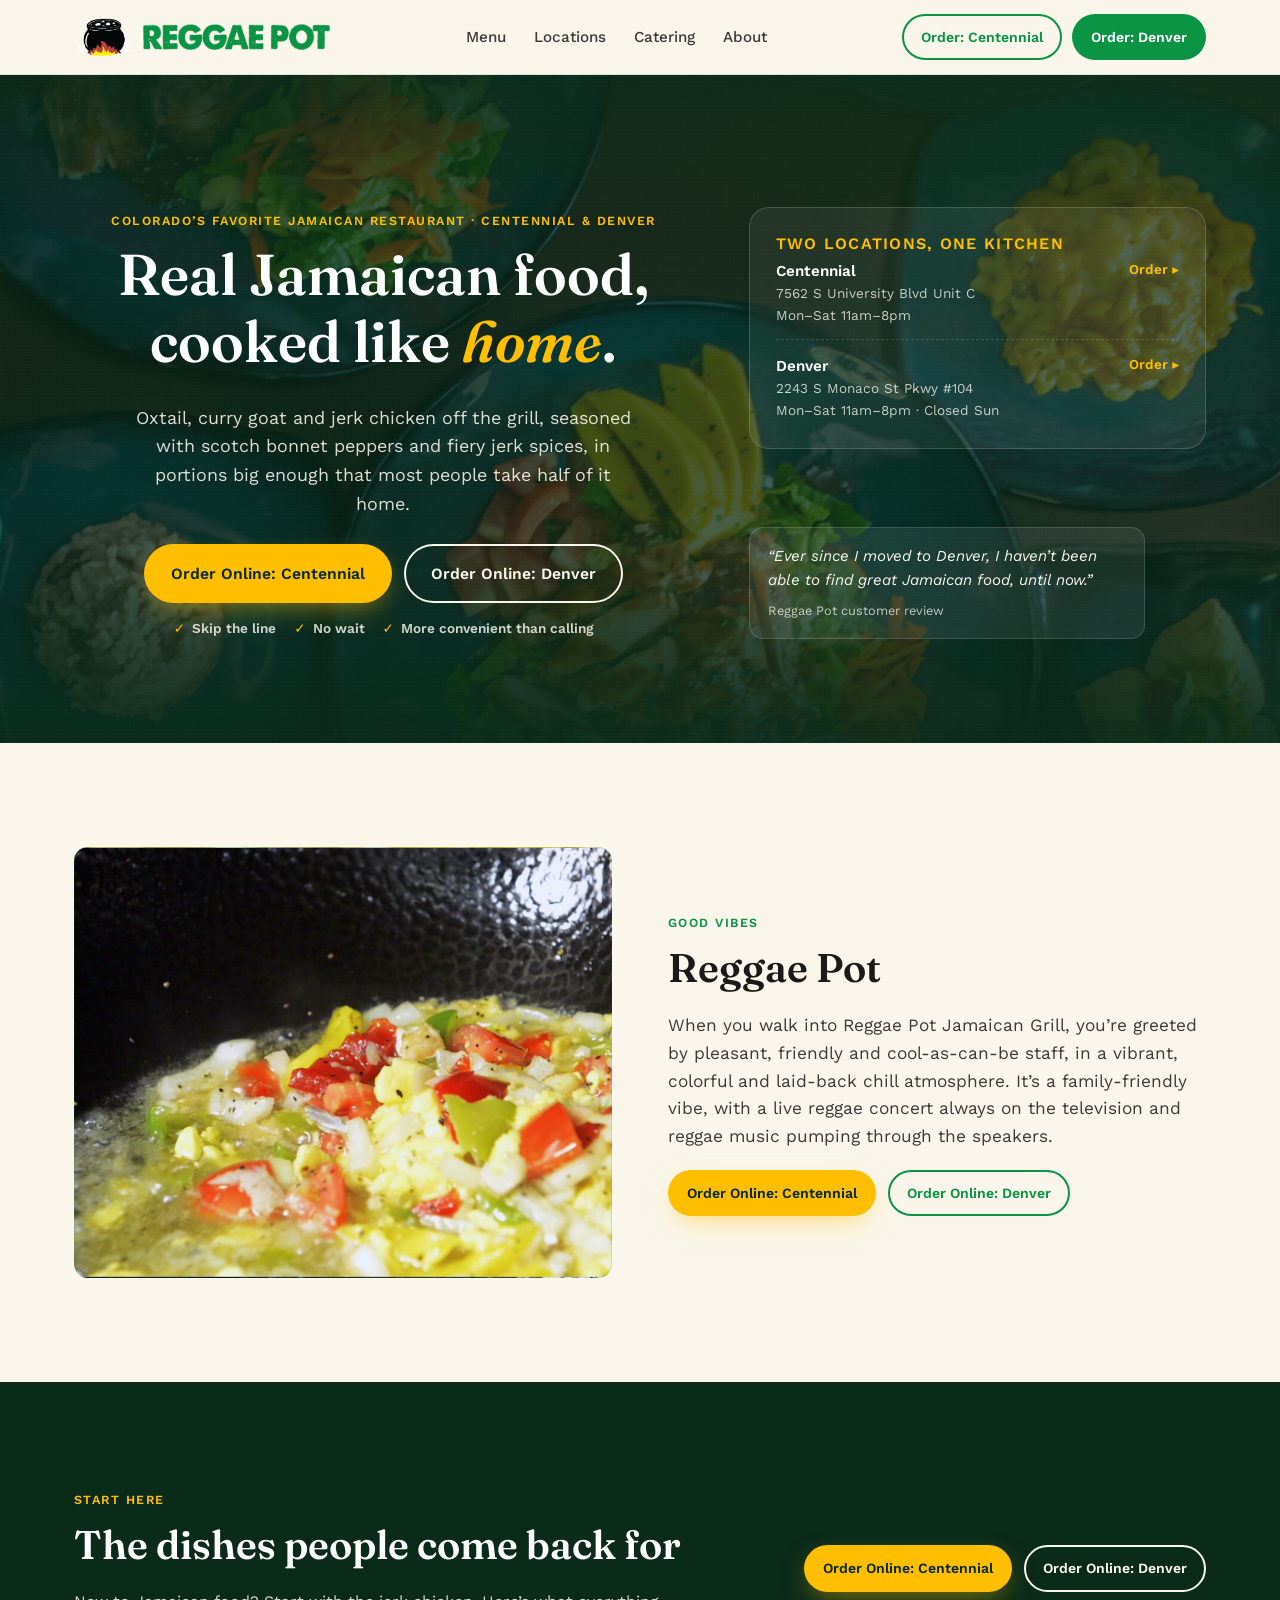
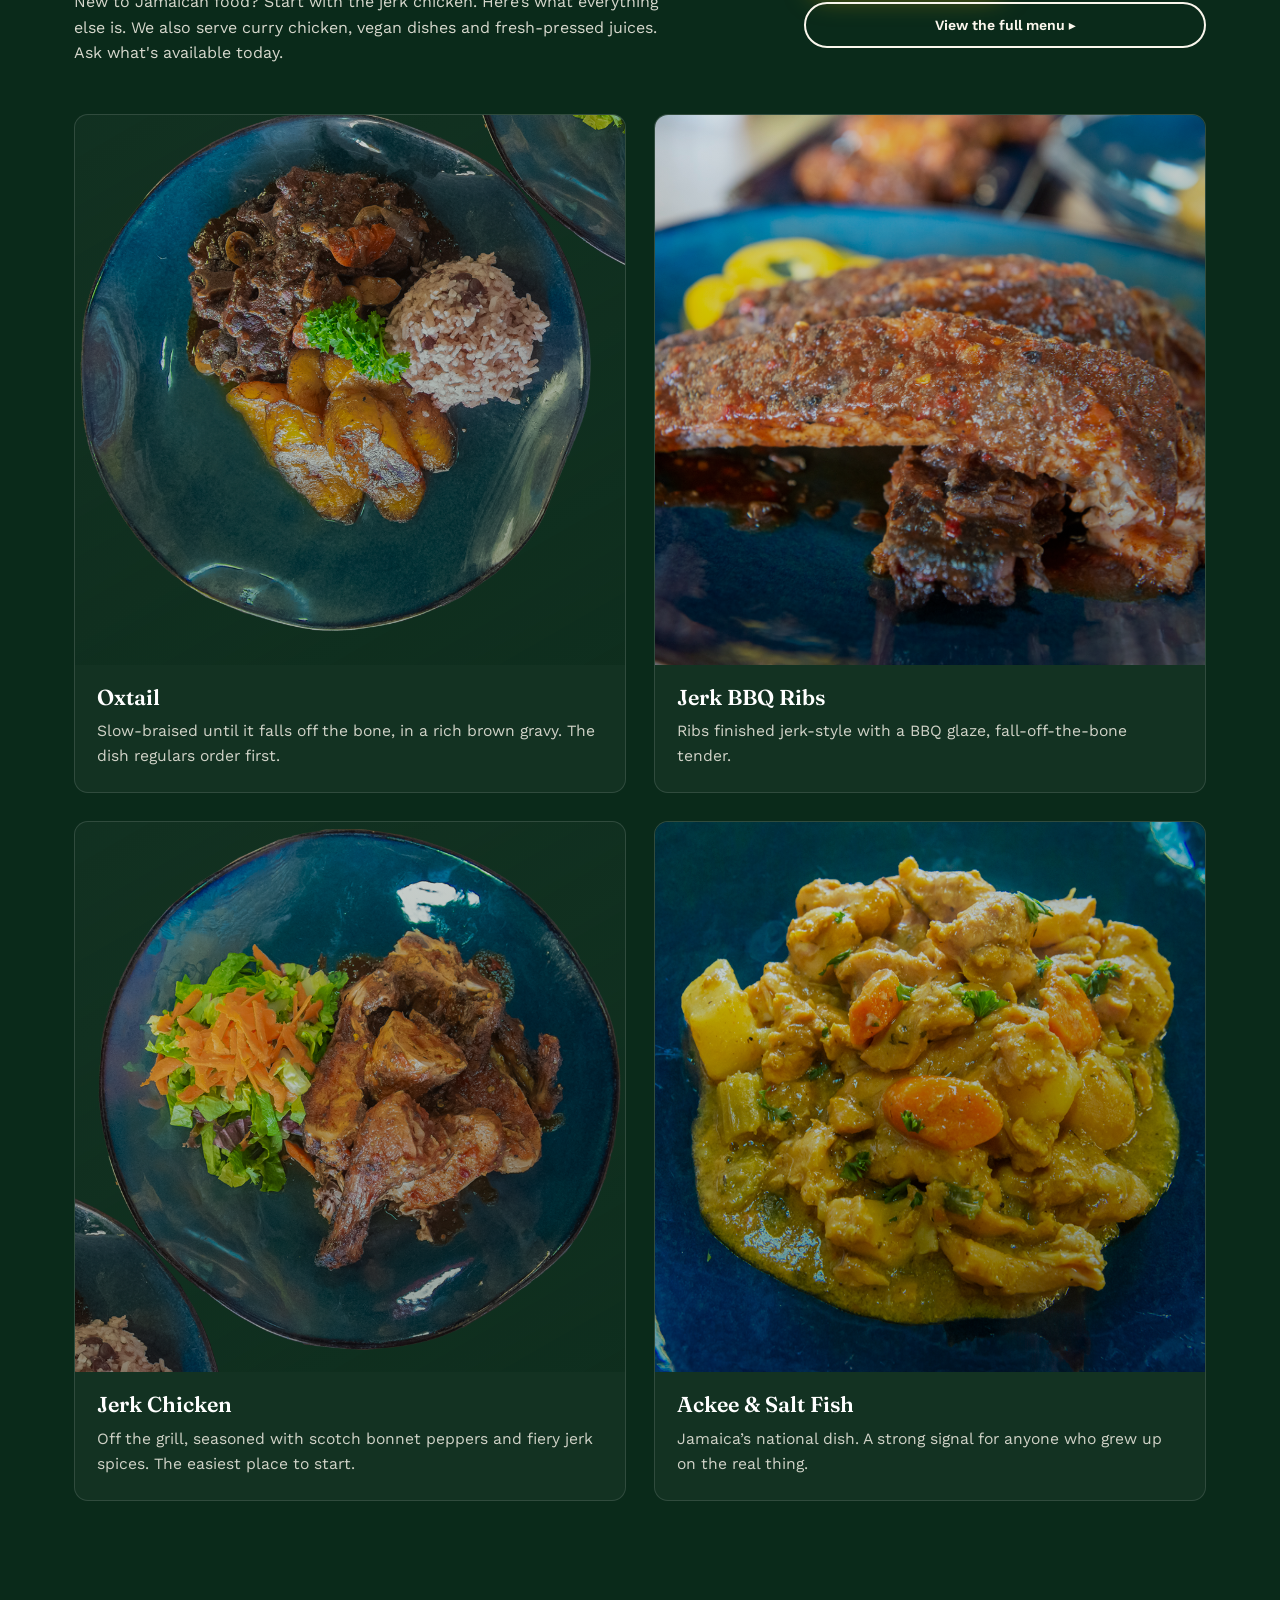
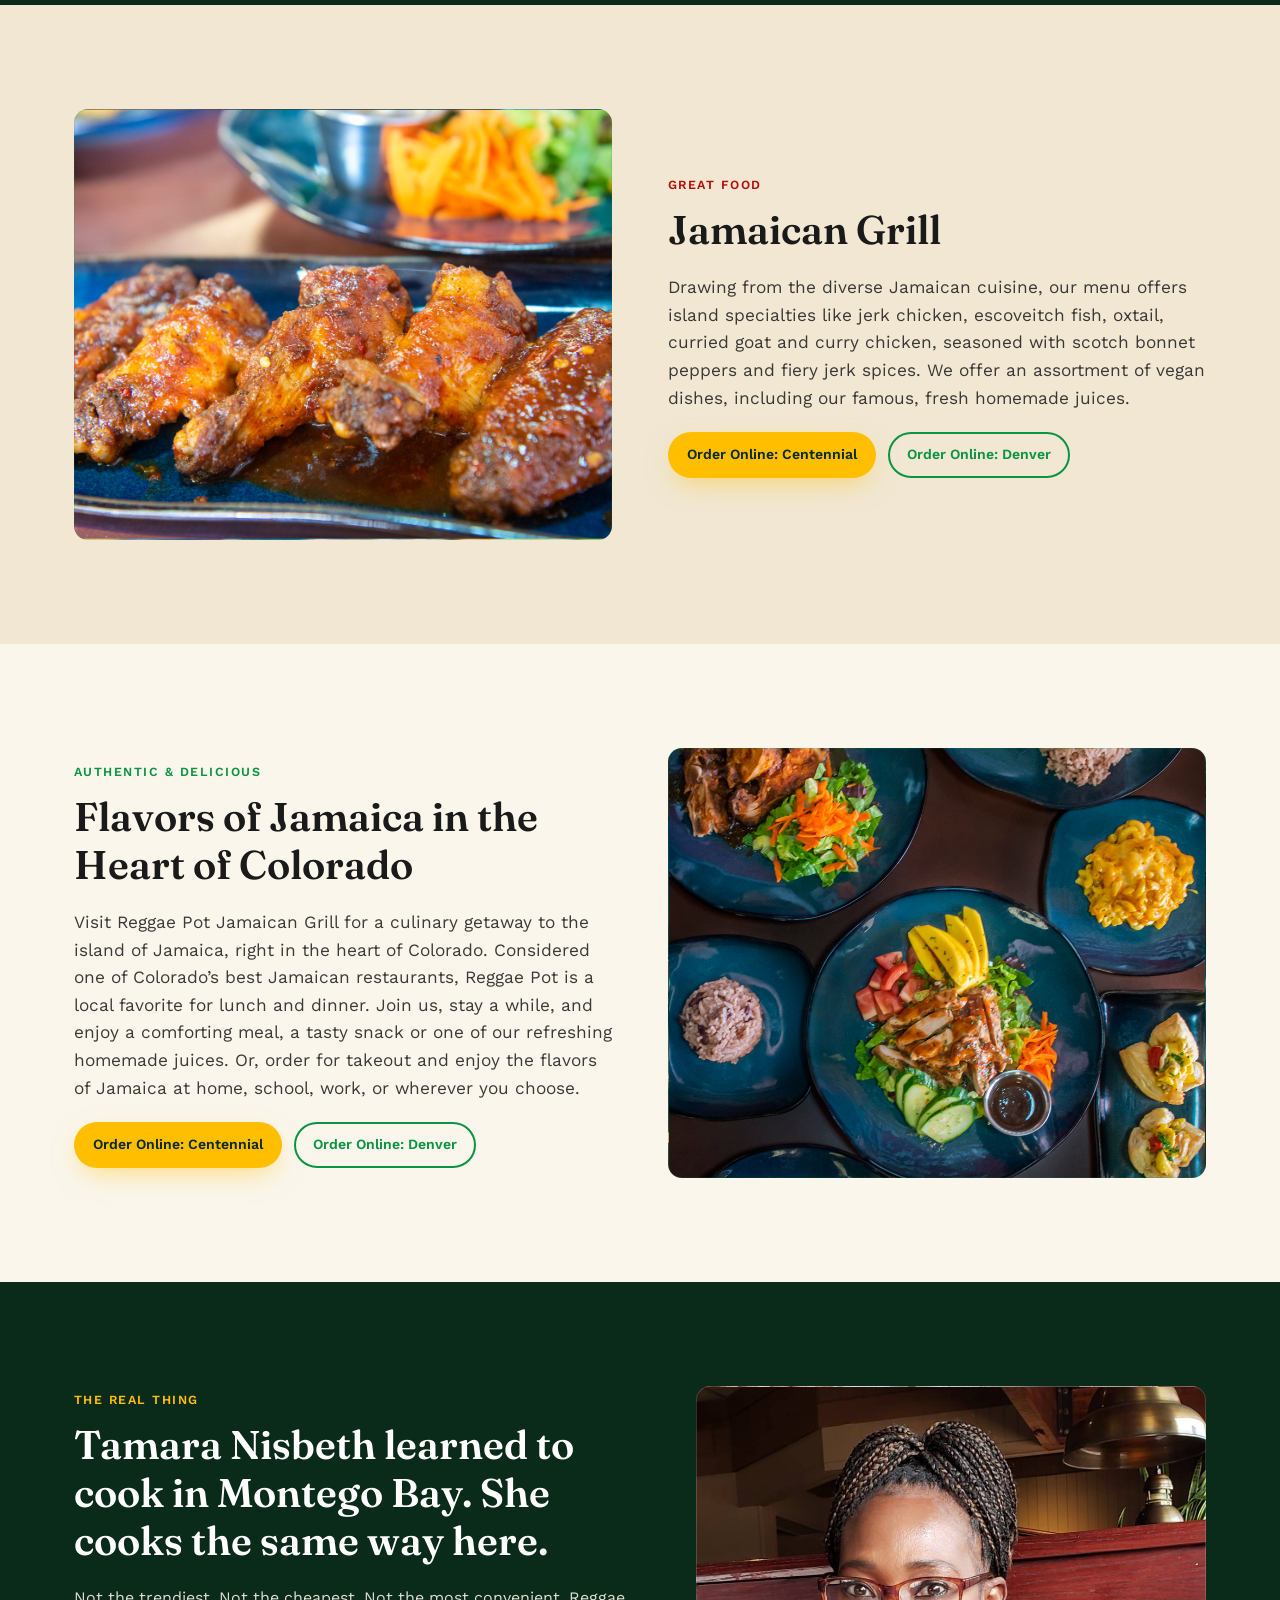
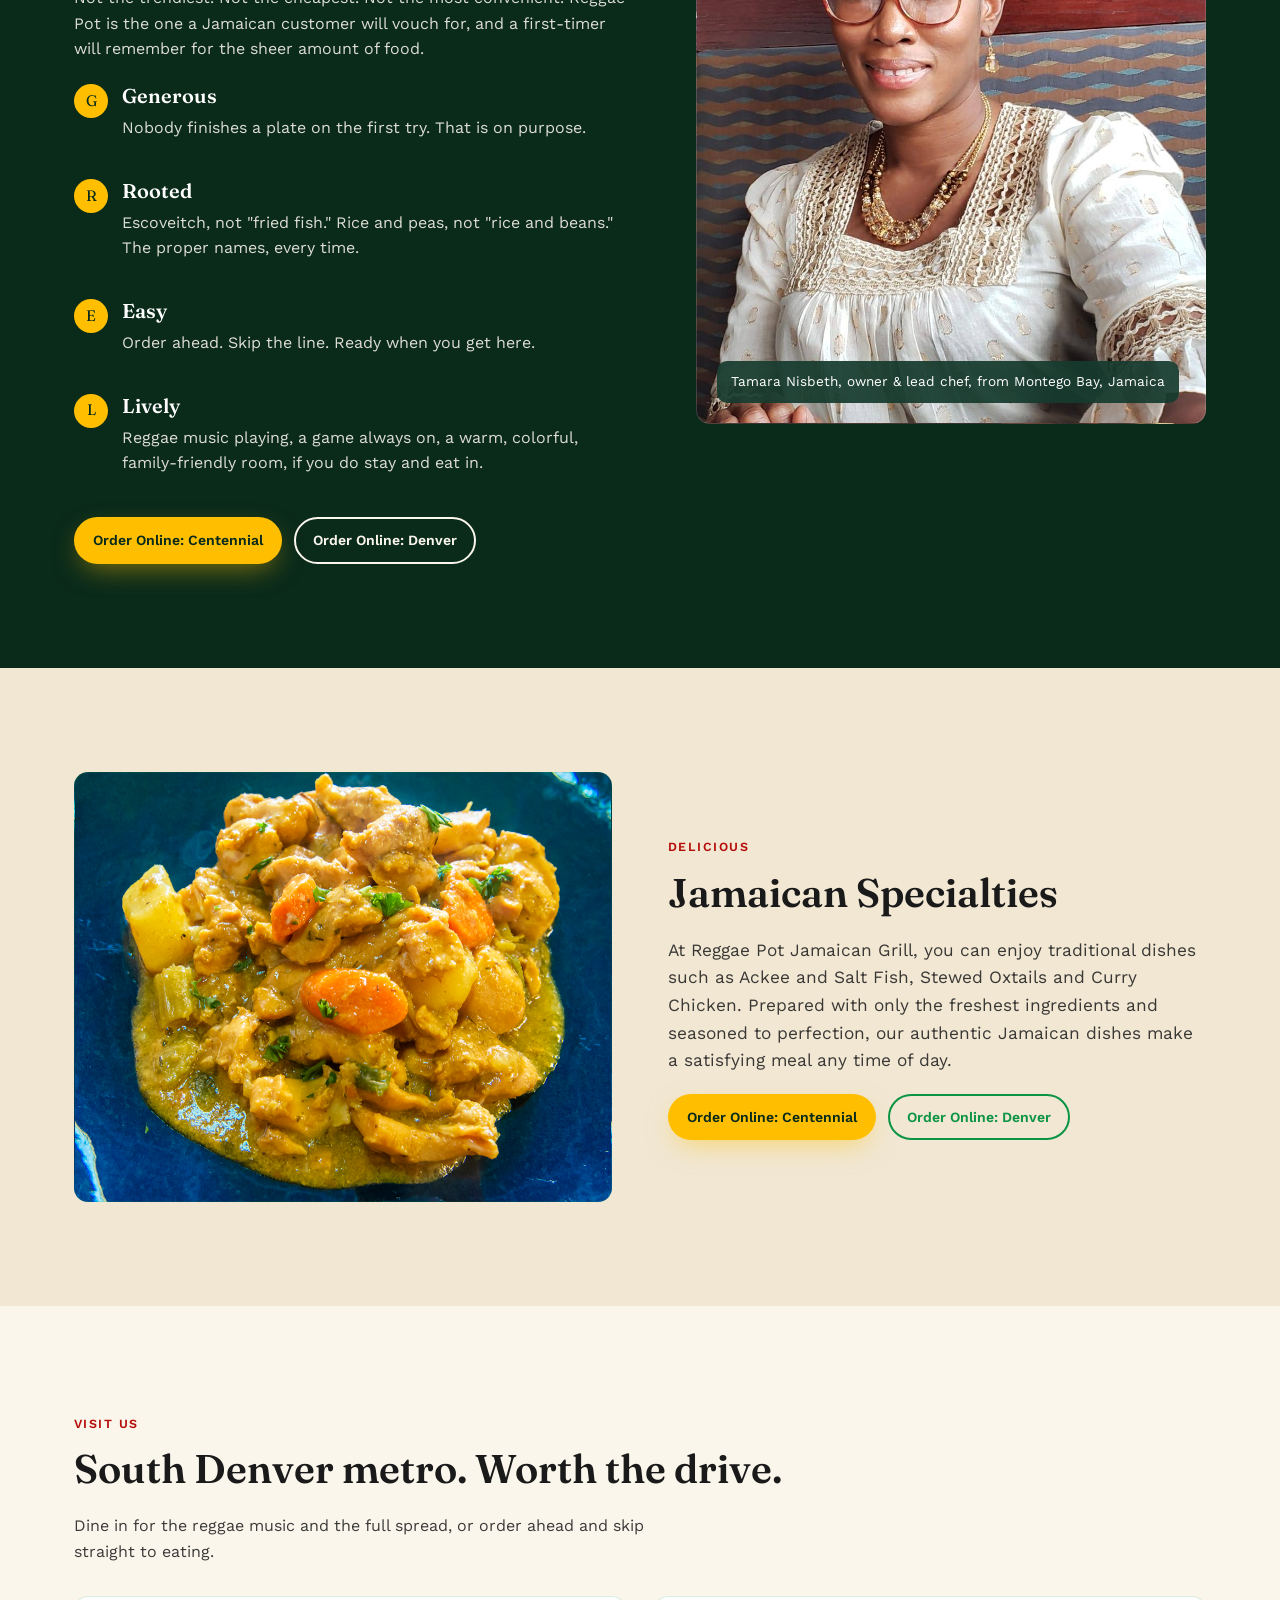
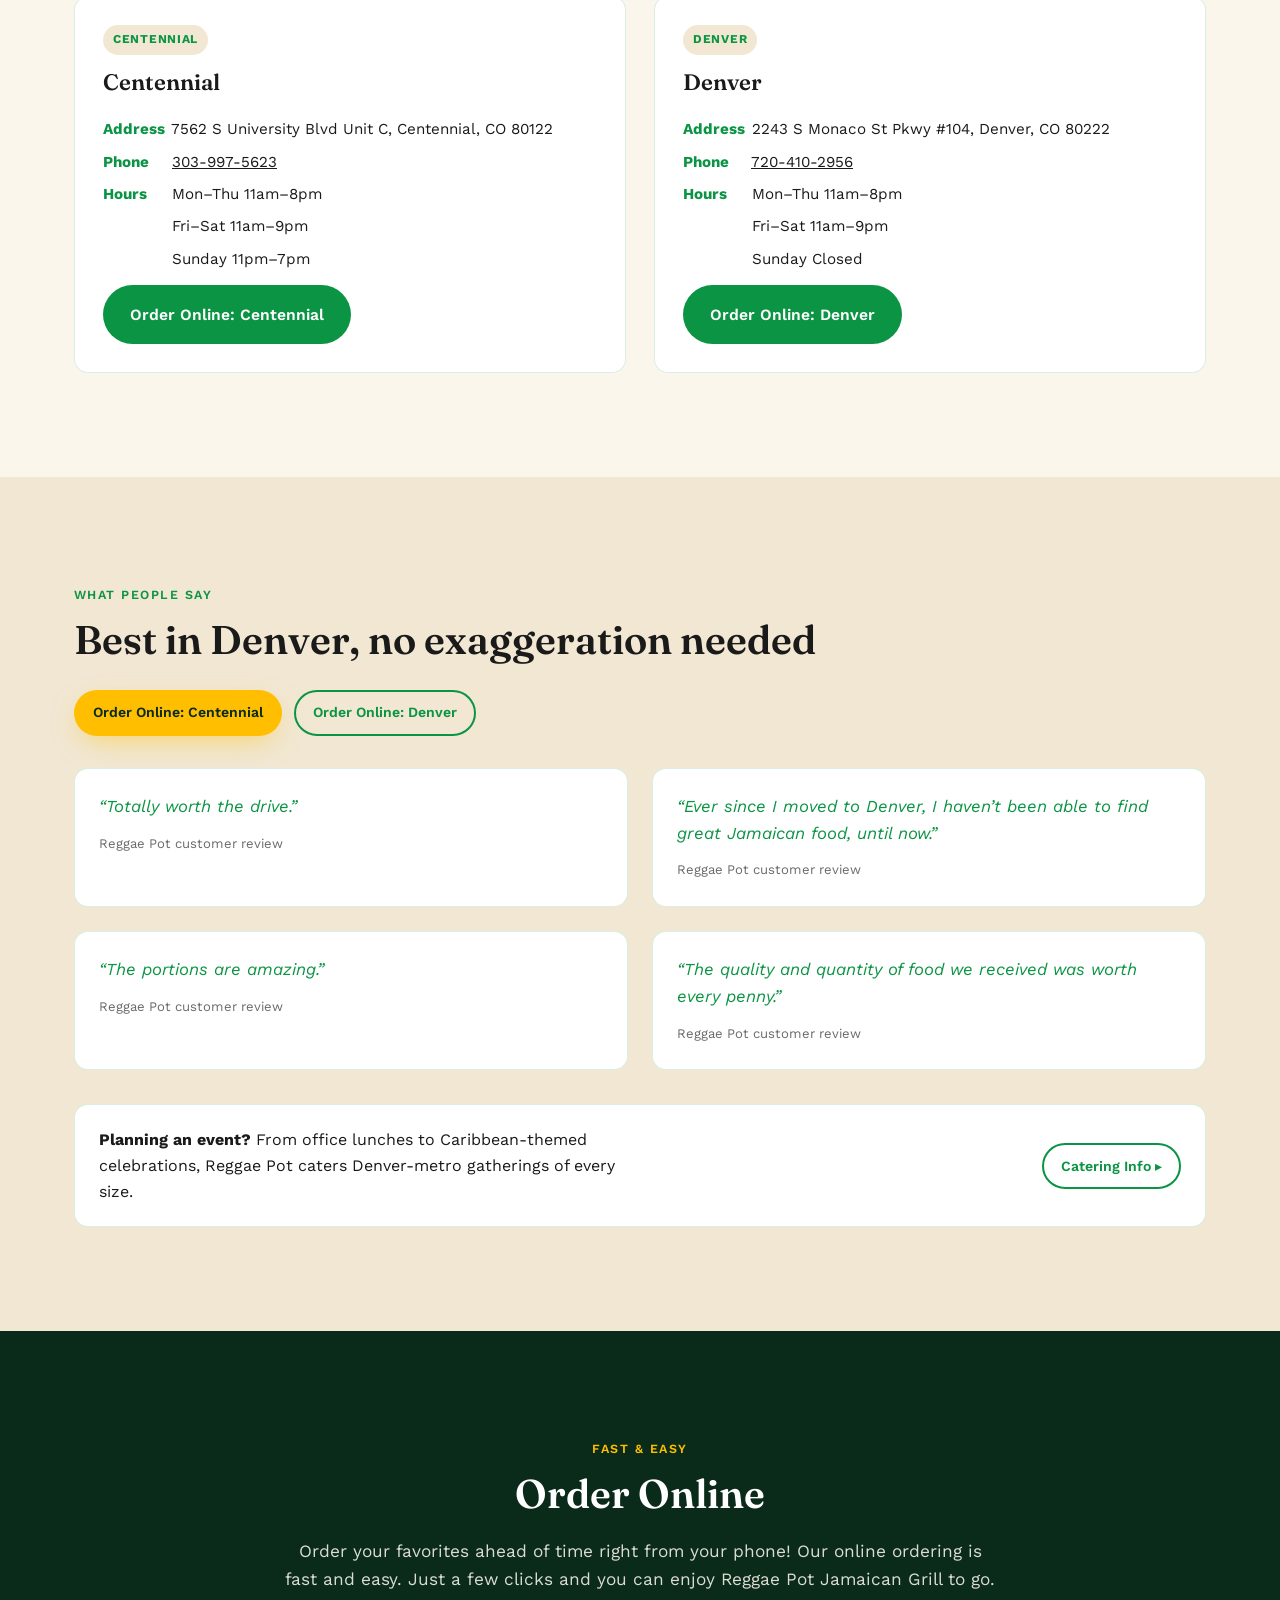
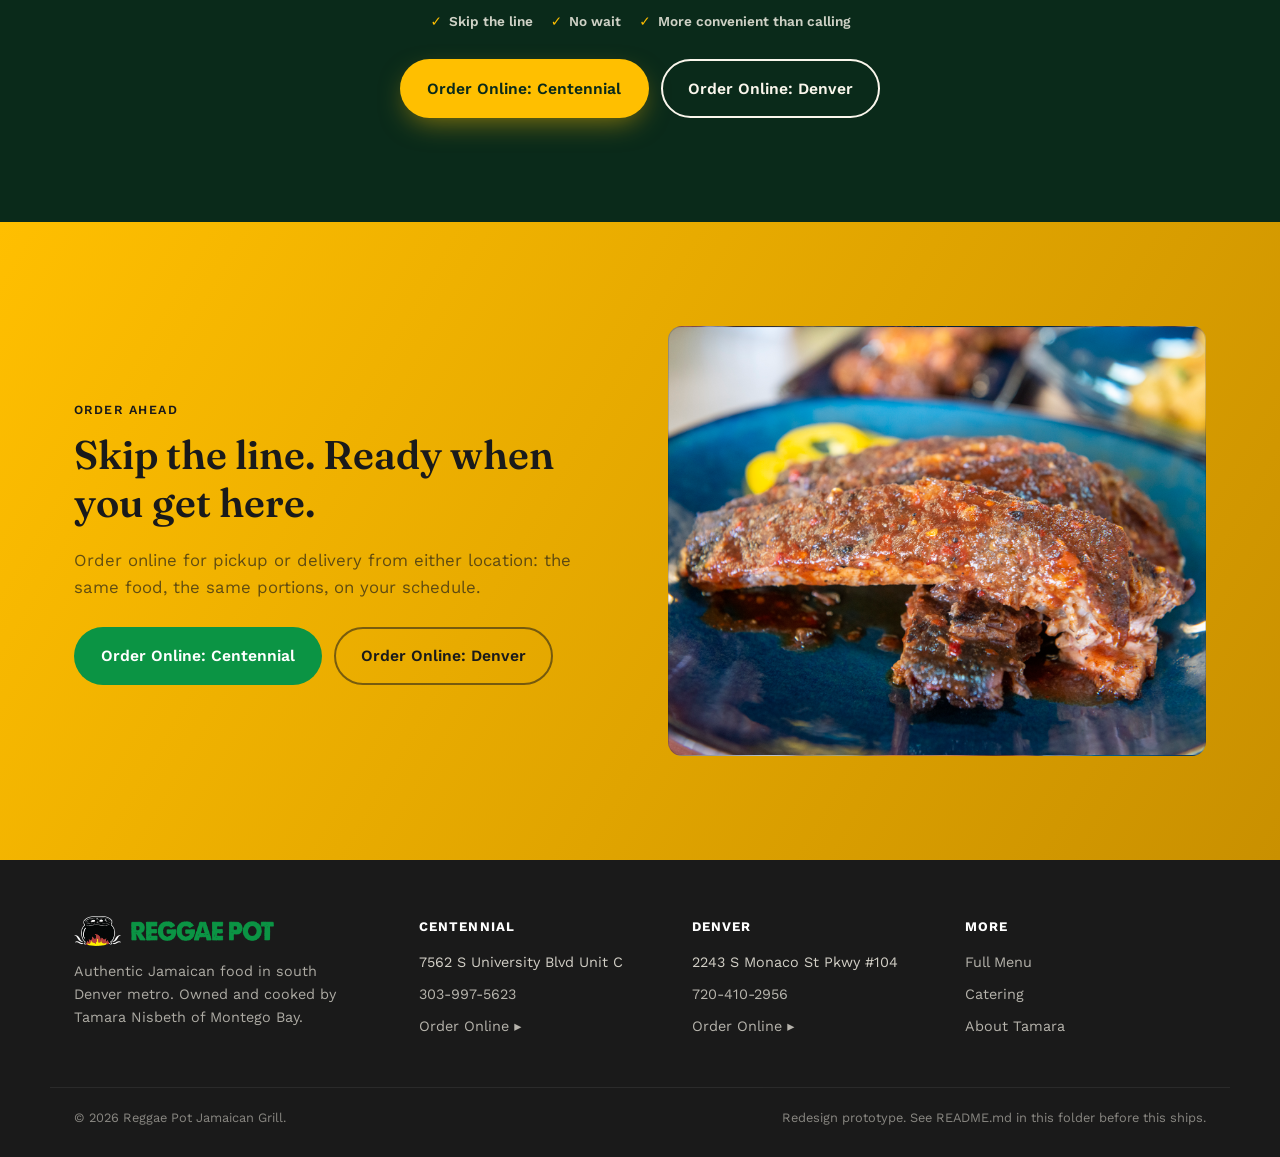
==== commit 51b8e708: "Remove em-dashes from all visible content Replaced em-dashes across both pages with whatever reads n" ====
--- a/index.html
+++ b/index.html
@@ -3,7 +3,7 @@
 <head>
 <meta charset="UTF-8">
 <meta name="viewport" content="width=device-width, initial-scale=1">
-<title>Reggae Pot Jamaican Grill — Jamaican Restaurant in Centennial &amp; Denver, CO</title>
+<title>Reggae Pot Jamaican Grill | Jamaican Restaurant in Centennial &amp; Denver, CO</title>
 <meta name="description" content="Authentic Jamaican food in Centennial and Denver, Colorado. Oxtail, curry goat and jerk chicken cooked by Tamara Nisbeth of Montego Bay. Order online for pickup and delivery.">
 
 <!--
@@ -57,10 +57,10 @@
       <div class="hero-text">
         <span class="eyebrow">Colorado&rsquo;s Favorite Jamaican Restaurant · Centennial &amp; Denver</span>
         <h1>Real Jamaican food, cooked like <em>home</em>.</h1>
-        <p class="lede">Oxtail, curry goat and jerk chicken off the grill — seasoned with scotch bonnet peppers and fiery jerk spices, in portions big enough that most people take half of it home.</p>
+        <p class="lede">Oxtail, curry goat and jerk chicken off the grill, seasoned with scotch bonnet peppers and fiery jerk spices, in portions big enough that most people take half of it home.</p>
         <div class="hero-ctas">
-          <a class="btn btn-ember" href="/order/centennial/">Order Online — Centennial</a>
-          <a class="btn btn-outline" href="/order/denver/">Order Online — Denver</a>
+          <a class="btn btn-ember" href="/order/centennial/">Order Online: Centennial</a>
+          <a class="btn btn-outline" href="/order/denver/">Order Online: Denver</a>
         </div>
         <ul class="hero-benefits">
           <li>Skip the line</li>
@@ -94,7 +94,7 @@
 
         <div class="hero-quote reveal">
           <p>&ldquo;Ever since I moved to Denver, I haven&rsquo;t been able to find great Jamaican food, until now.&rdquo;</p>
-          <cite>— Reggae Pot customer review <!-- VERIFY: pull real name + platform (Google/Facebook) before launch --></cite>
+          <cite>Reggae Pot customer review <!-- VERIFY: pull real name + platform (Google/Facebook) before launch --></cite>
         </div>
       </div>
     </div>
@@ -110,8 +110,8 @@
         <h2>Reggae Pot</h2>
         <p>When you walk into Reggae Pot Jamaican Grill, you&rsquo;re greeted by pleasant, friendly and cool-as-can-be staff, in a vibrant, colorful and laid-back chill atmosphere. It&rsquo;s a family-friendly vibe, with a live reggae concert always on the television and reggae music pumping through the speakers.</p>
         <div class="hero-ctas" style="margin-top:1.2em;">
-          <a class="btn btn-ember btn-sm" href="/order/centennial/">Order Online — Centennial</a>
-          <a class="btn btn-outline-dark btn-sm" href="/order/denver/">Order Online — Denver</a>
+          <a class="btn btn-ember btn-sm" href="/order/centennial/">Order Online: Centennial</a>
+          <a class="btn btn-outline-dark btn-sm" href="/order/denver/">Order Online: Denver</a>
         </div>
       </div>
     </div>
@@ -128,12 +128,12 @@
         <div>
           <span class="eyebrow">Start here</span>
           <h2>The dishes people come back for</h2>
-          <p style="max-width:60ch; opacity:0.85;">New to Jamaican food? Start with the jerk chicken. Here&rsquo;s what everything else is. We also serve curry chicken, vegan dishes and fresh-pressed juices — ask what's available today.</p>
+          <p style="max-width:60ch; opacity:0.85;">New to Jamaican food? Start with the jerk chicken. Here&rsquo;s what everything else is. We also serve curry chicken, vegan dishes and fresh-pressed juices. Ask what's available today.</p>
         </div>
         <div style="display:flex; flex-direction:column; align-items:stretch; gap:10px;">
           <div class="hero-ctas" style="justify-content:flex-end;">
-            <a class="btn btn-ember btn-sm" href="/order/centennial/">Order Online — Centennial</a>
-            <a class="btn btn-outline btn-sm" href="/order/denver/">Order Online — Denver</a>
+            <a class="btn btn-ember btn-sm" href="/order/centennial/">Order Online: Centennial</a>
+            <a class="btn btn-outline btn-sm" href="/order/denver/">Order Online: Denver</a>
           </div>
           <a class="btn btn-outline btn-sm" href="/menu/" style="justify-content:center;">View the full menu ▸</a>
         </div>
@@ -180,10 +180,10 @@
       <div class="split-copy">
         <span class="eyebrow" style="color:var(--red)">Great Food</span>
         <h2>Jamaican Grill</h2>
-        <p>Drawing from the diverse Jamaican cuisine, our menu offers island specialties like jerk chicken, escoveitch fish, oxtail, curried goat and curry chicken &mdash; seasoned with scotch bonnet peppers and fiery jerk spices. We offer an assortment of vegan dishes, including our famous, fresh homemade juices.</p>
+        <p>Drawing from the diverse Jamaican cuisine, our menu offers island specialties like jerk chicken, escoveitch fish, oxtail, curried goat and curry chicken, seasoned with scotch bonnet peppers and fiery jerk spices. We offer an assortment of vegan dishes, including our famous, fresh homemade juices.</p>
         <div class="hero-ctas" style="margin-top:1.2em;">
-          <a class="btn btn-ember btn-sm" href="/order/centennial/">Order Online — Centennial</a>
-          <a class="btn btn-outline-dark btn-sm" href="/order/denver/">Order Online — Denver</a>
+          <a class="btn btn-ember btn-sm" href="/order/centennial/">Order Online: Centennial</a>
+          <a class="btn btn-outline-dark btn-sm" href="/order/denver/">Order Online: Denver</a>
         </div>
       </div>
     </div>
@@ -201,10 +201,10 @@
       <div class="split-copy">
         <span class="eyebrow" style="color:var(--green)">Authentic &amp; Delicious</span>
         <h2>Flavors of Jamaica in the Heart of Colorado</h2>
-        <p>Visit Reggae Pot Jamaican Grill for a culinary getaway to the island of Jamaica &mdash; right in the heart of Colorado. Considered one of Colorado&rsquo;s best Jamaican restaurants, Reggae Pot is a local favorite for lunch and dinner. Join us, stay a while, and enjoy a comforting meal, a tasty snack or one of our refreshing homemade juices &mdash; or order for takeout and enjoy the flavors of Jamaica at home, school, work, or wherever you choose.</p>
+        <p>Visit Reggae Pot Jamaican Grill for a culinary getaway to the island of Jamaica, right in the heart of Colorado. Considered one of Colorado&rsquo;s best Jamaican restaurants, Reggae Pot is a local favorite for lunch and dinner. Join us, stay a while, and enjoy a comforting meal, a tasty snack or one of our refreshing homemade juices. Or, order for takeout and enjoy the flavors of Jamaica at home, school, work, or wherever you choose.</p>
         <div class="hero-ctas" style="margin-top:1.2em;">
-          <a class="btn btn-ember btn-sm" href="/order/centennial/">Order Online — Centennial</a>
-          <a class="btn btn-outline-dark btn-sm" href="/order/denver/">Order Online — Denver</a>
+          <a class="btn btn-ember btn-sm" href="/order/centennial/">Order Online: Centennial</a>
+          <a class="btn btn-outline-dark btn-sm" href="/order/denver/">Order Online: Denver</a>
         </div>
       </div>
     </div>
@@ -232,16 +232,16 @@
           </div>
           <div class="trait">
             <span class="mark">L</span>
-            <div><h3>Lively</h3><p>Reggae music playing, a game always on, a warm, colorful, family-friendly room — if you do stay and eat in.</p></div>
+            <div><h3>Lively</h3><p>Reggae music playing, a game always on, a warm, colorful, family-friendly room, if you do stay and eat in.</p></div>
           </div>
         </div>
         <div class="hero-ctas" style="margin-top:1.6em;">
-          <a class="btn btn-ember btn-sm" href="/order/centennial/">Order Online — Centennial</a>
-          <a class="btn btn-outline btn-sm" href="/order/denver/">Order Online — Denver</a>
+          <a class="btn btn-ember btn-sm" href="/order/centennial/">Order Online: Centennial</a>
+          <a class="btn btn-outline btn-sm" href="/order/denver/">Order Online: Denver</a>
         </div>
       </div>
       <div class="why-portrait reveal" style="background-image:url('assets/tamara.jpg'); background-size:cover; background-position:center 20%;">
-        <span class="tag">Tamara Nisbeth, owner &amp; lead chef — Montego Bay, Jamaica</span>
+        <span class="tag">Tamara Nisbeth, owner &amp; lead chef, from Montego Bay, Jamaica</span>
       </div>
     </div>
   </section>
@@ -255,8 +255,8 @@
         <h2>Jamaican Specialties</h2>
         <p>At Reggae Pot Jamaican Grill, you can enjoy traditional dishes such as Ackee and Salt Fish, Stewed Oxtails and Curry Chicken. Prepared with only the freshest ingredients and seasoned to perfection, our authentic Jamaican dishes make a satisfying meal any time of day.</p>
         <div class="hero-ctas" style="margin-top:1.2em;">
-          <a class="btn btn-ember btn-sm" href="/order/centennial/">Order Online — Centennial</a>
-          <a class="btn btn-outline-dark btn-sm" href="/order/denver/">Order Online — Denver</a>
+          <a class="btn btn-ember btn-sm" href="/order/centennial/">Order Online: Centennial</a>
+          <a class="btn btn-outline-dark btn-sm" href="/order/denver/">Order Online: Denver</a>
         </div>
       </div>
     </div>
@@ -280,7 +280,7 @@
             <li><strong></strong> Fri–Sat 11am–9pm</li>
             <li><strong></strong> Sunday 11pm–7pm</li>
           </ul>
-          <a class="btn btn-ember" href="/order/centennial/">Order Online — Centennial</a>
+          <a class="btn btn-ember" href="/order/centennial/">Order Online: Centennial</a>
         </div>
         <div class="loc-card reveal">
           <span class="loc-badge">Denver</span>
@@ -292,7 +292,7 @@
             <li><strong></strong> Fri–Sat 11am–9pm</li>
             <li><strong></strong> Sunday Closed</li>
           </ul>
-          <a class="btn btn-ember" href="/order/denver/">Order Online — Denver</a>
+          <a class="btn btn-ember" href="/order/denver/">Order Online: Denver</a>
         </div>
       </div>
     </div>
@@ -304,25 +304,25 @@
       <span class="eyebrow" style="color:var(--green)">What people say</span>
       <h2>Best in Denver, no exaggeration needed</h2>
       <div class="hero-ctas" style="margin-bottom:0.5em;">
-        <a class="btn btn-ember btn-sm" href="/order/centennial/">Order Online — Centennial</a>
-        <a class="btn btn-outline-dark btn-sm" href="/order/denver/">Order Online — Denver</a>
+        <a class="btn btn-ember btn-sm" href="/order/centennial/">Order Online: Centennial</a>
+        <a class="btn btn-outline-dark btn-sm" href="/order/denver/">Order Online: Denver</a>
       </div>
       <div class="review-grid">
         <div class="review-card reveal">
           <p>&ldquo;Totally worth the drive.&rdquo;</p>
-          <cite>— Reggae Pot customer review <!-- VERIFY: name + platform --></cite>
+          <cite>Reggae Pot customer review <!-- VERIFY: name + platform --></cite>
         </div>
         <div class="review-card reveal">
           <p>&ldquo;Ever since I moved to Denver, I haven&rsquo;t been able to find great Jamaican food, until now.&rdquo;</p>
-          <cite>— Reggae Pot customer review <!-- VERIFY: name + platform --></cite>
+          <cite>Reggae Pot customer review <!-- VERIFY: name + platform --></cite>
         </div>
         <div class="review-card reveal">
           <p>&ldquo;The portions are amazing.&rdquo;</p>
-          <cite>— Reggae Pot customer review <!-- VERIFY: name + platform --></cite>
+          <cite>Reggae Pot customer review <!-- VERIFY: name + platform --></cite>
         </div>
         <div class="review-card reveal">
           <p>&ldquo;The quality and quantity of food we received was worth every penny.&rdquo;</p>
-          <cite>— Reggae Pot customer review <!-- VERIFY: name + platform --></cite>
+          <cite>Reggae Pot customer review <!-- VERIFY: name + platform --></cite>
         </div>
       </div>
       <div class="catering-note reveal">
@@ -348,8 +348,8 @@
         <li>More convenient than calling</li>
       </ul>
       <div class="hero-ctas" style="justify-content:center; margin-top:1.6em;">
-        <a class="btn btn-ember" href="/order/centennial/">Order Online — Centennial</a>
-        <a class="btn btn-outline" href="/order/denver/">Order Online — Denver</a>
+        <a class="btn btn-ember" href="/order/centennial/">Order Online: Centennial</a>
+        <a class="btn btn-outline" href="/order/denver/">Order Online: Denver</a>
       </div>
     </div>
   </section>
@@ -363,10 +363,10 @@
       <div class="split-copy">
         <span class="eyebrow">Order ahead</span>
         <h2>Skip the line. Ready when you get here.</h2>
-        <p class="lede">Order online for pickup or delivery from either location — the same food, the same portions, on your schedule.</p>
+        <p class="lede">Order online for pickup or delivery from either location: the same food, the same portions, on your schedule.</p>
         <div class="hero-ctas">
-          <a class="btn" style="background:var(--green); color:#fff;" href="/order/centennial/">Order Online — Centennial</a>
-          <a class="btn btn-outline" href="/order/denver/">Order Online — Denver</a>
+          <a class="btn" style="background:var(--green); color:#fff;" href="/order/centennial/">Order Online: Centennial</a>
+          <a class="btn btn-outline" href="/order/denver/">Order Online: Denver</a>
         </div>
       </div>
       <div class="split-media" style="background-image:url('assets/jerk-ribs.jpg'); border-color:rgba(26,26,26,0.18);"></div>
@@ -411,7 +411,7 @@
   </div>
   <div class="wrap foot-bottom">
     <span>© 2026 Reggae Pot Jamaican Grill.</span>
-    <span>Redesign prototype — see README.md in this folder before this ships.</span>
+    <span>Redesign prototype. See README.md in this folder before this ships.</span>
   </div>
 </footer>
 
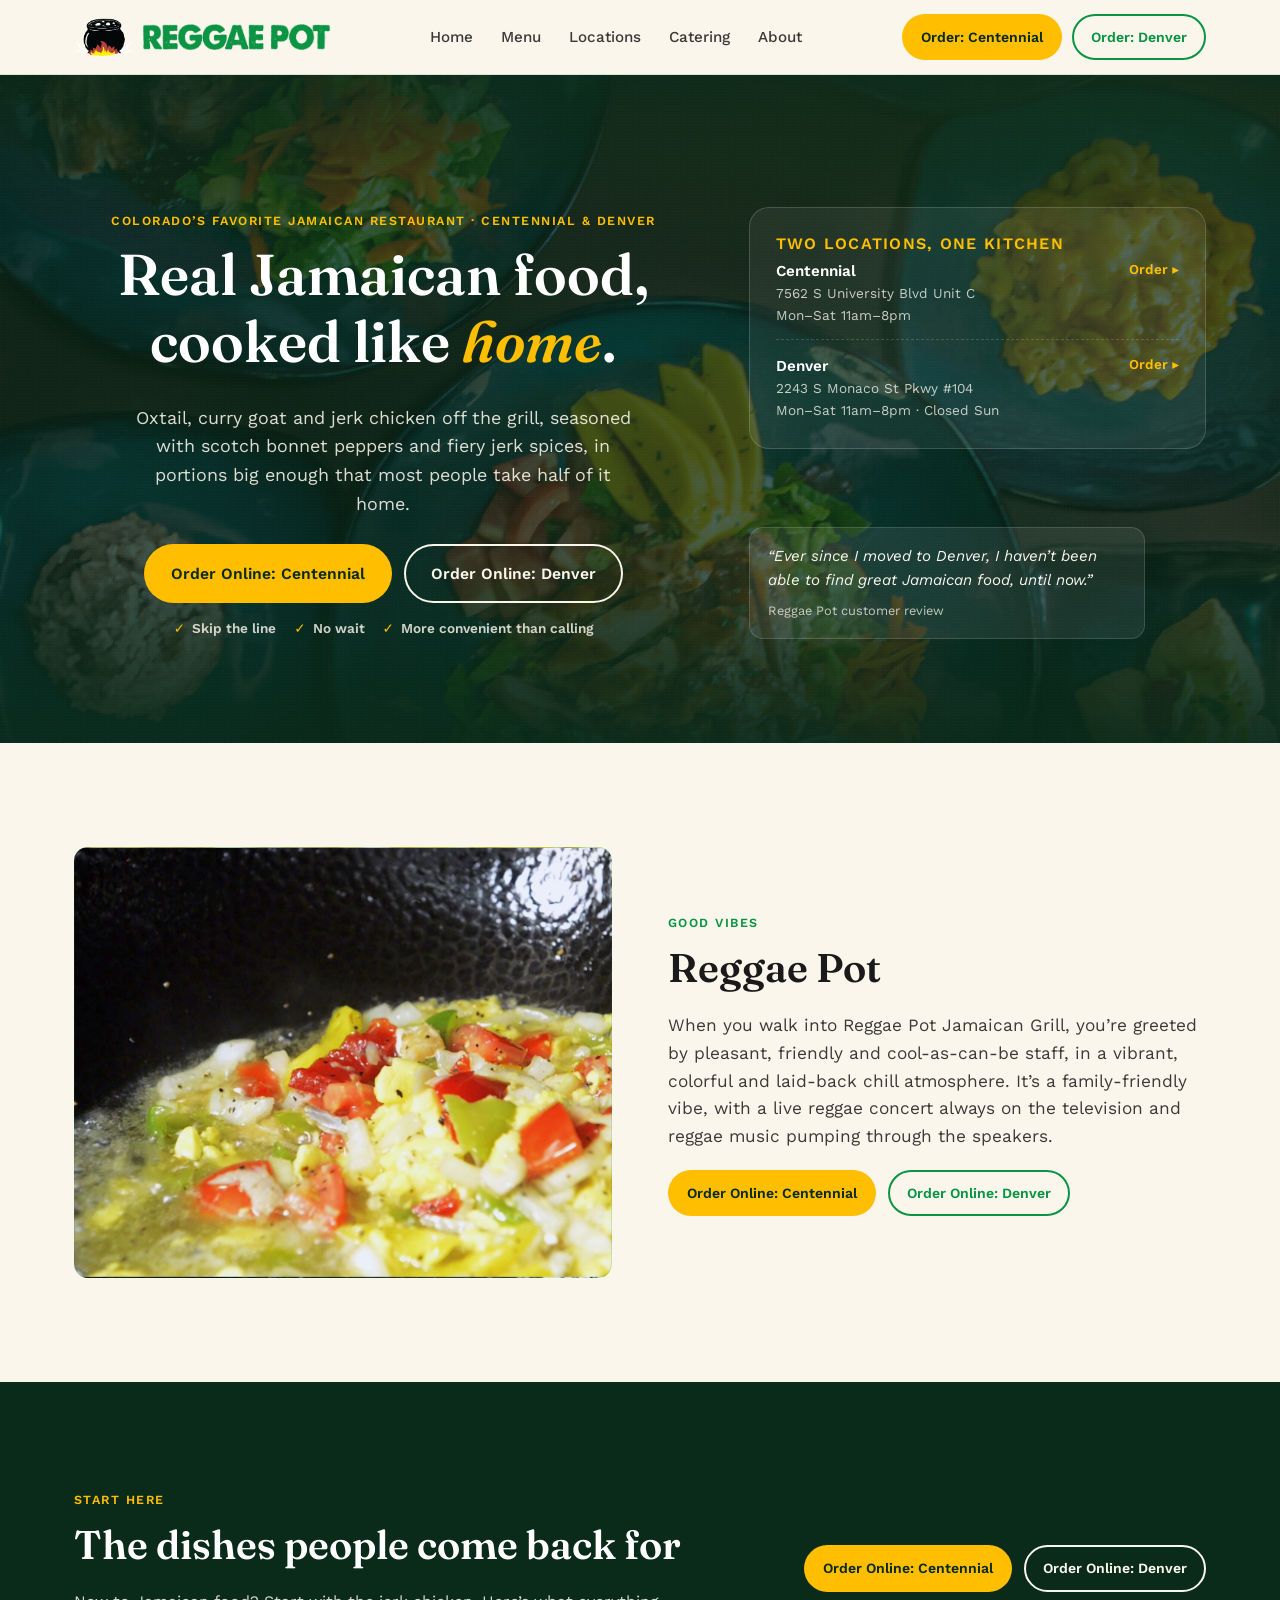
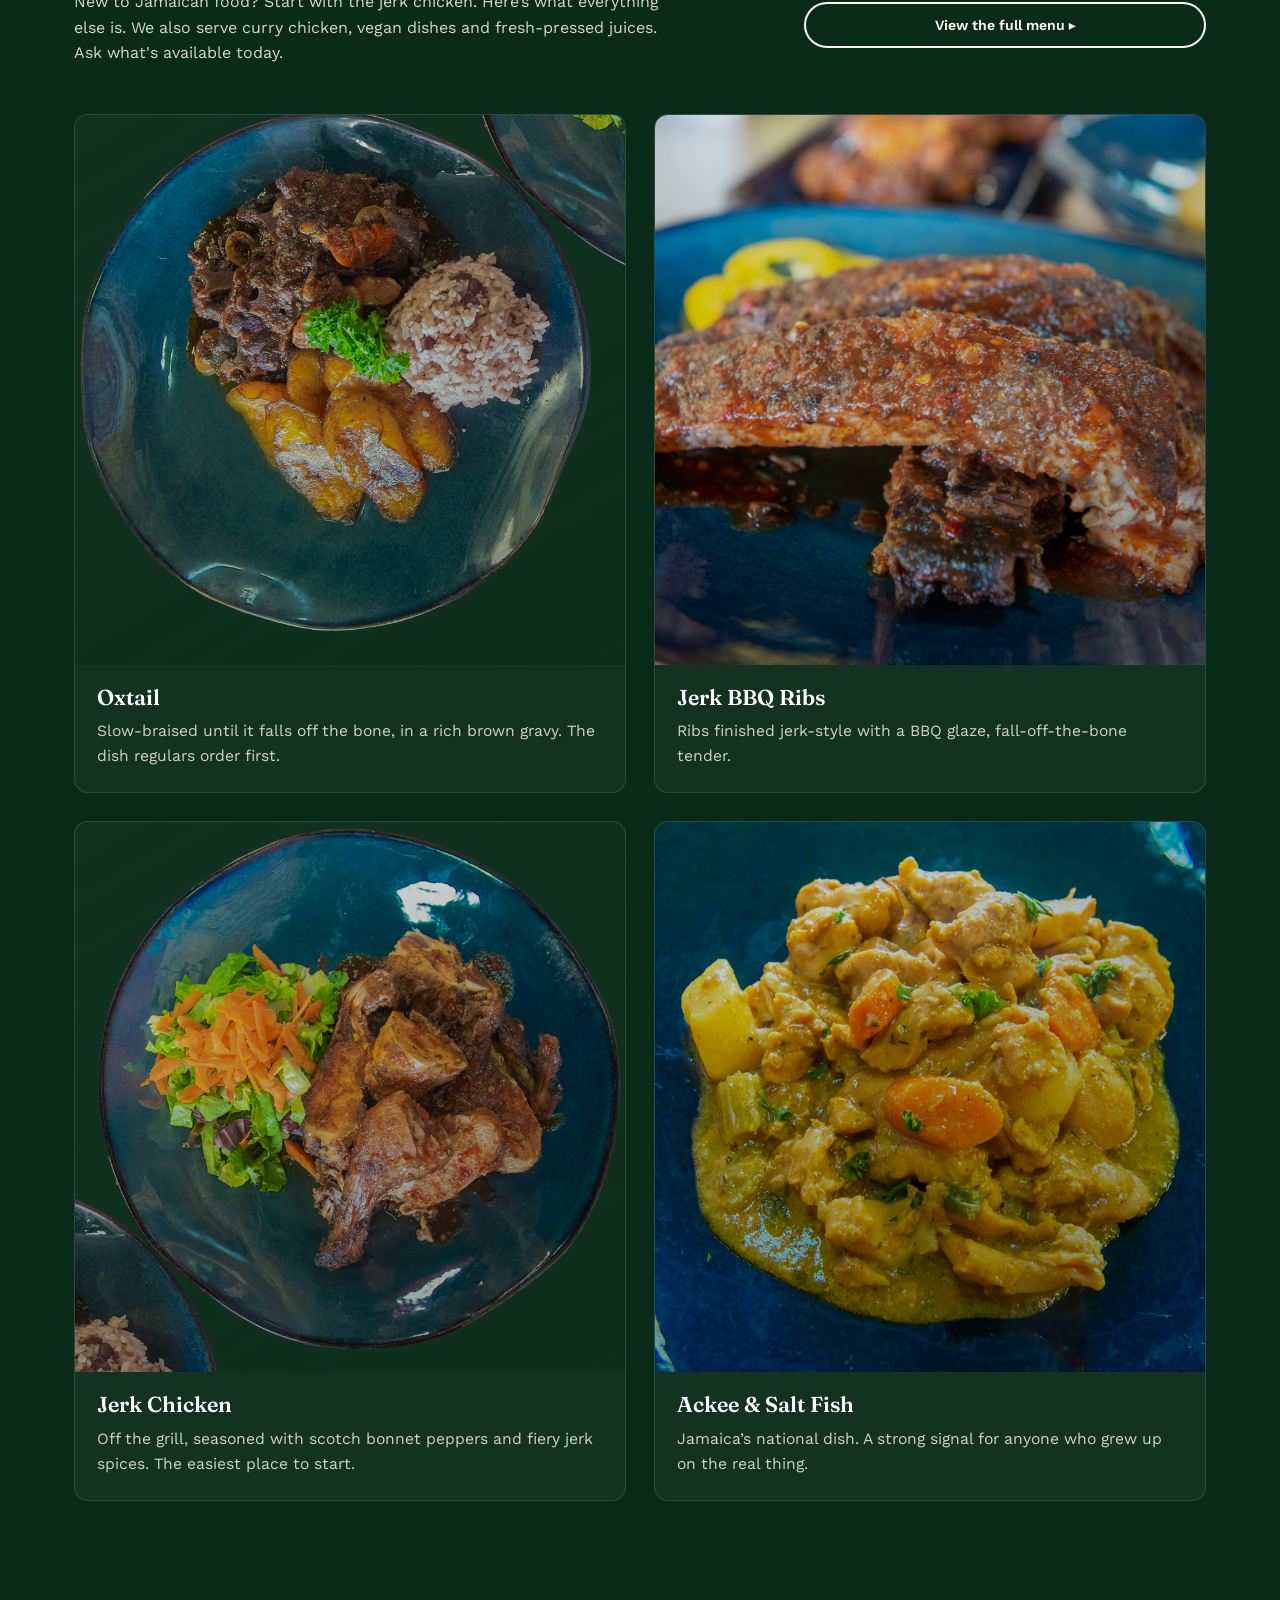
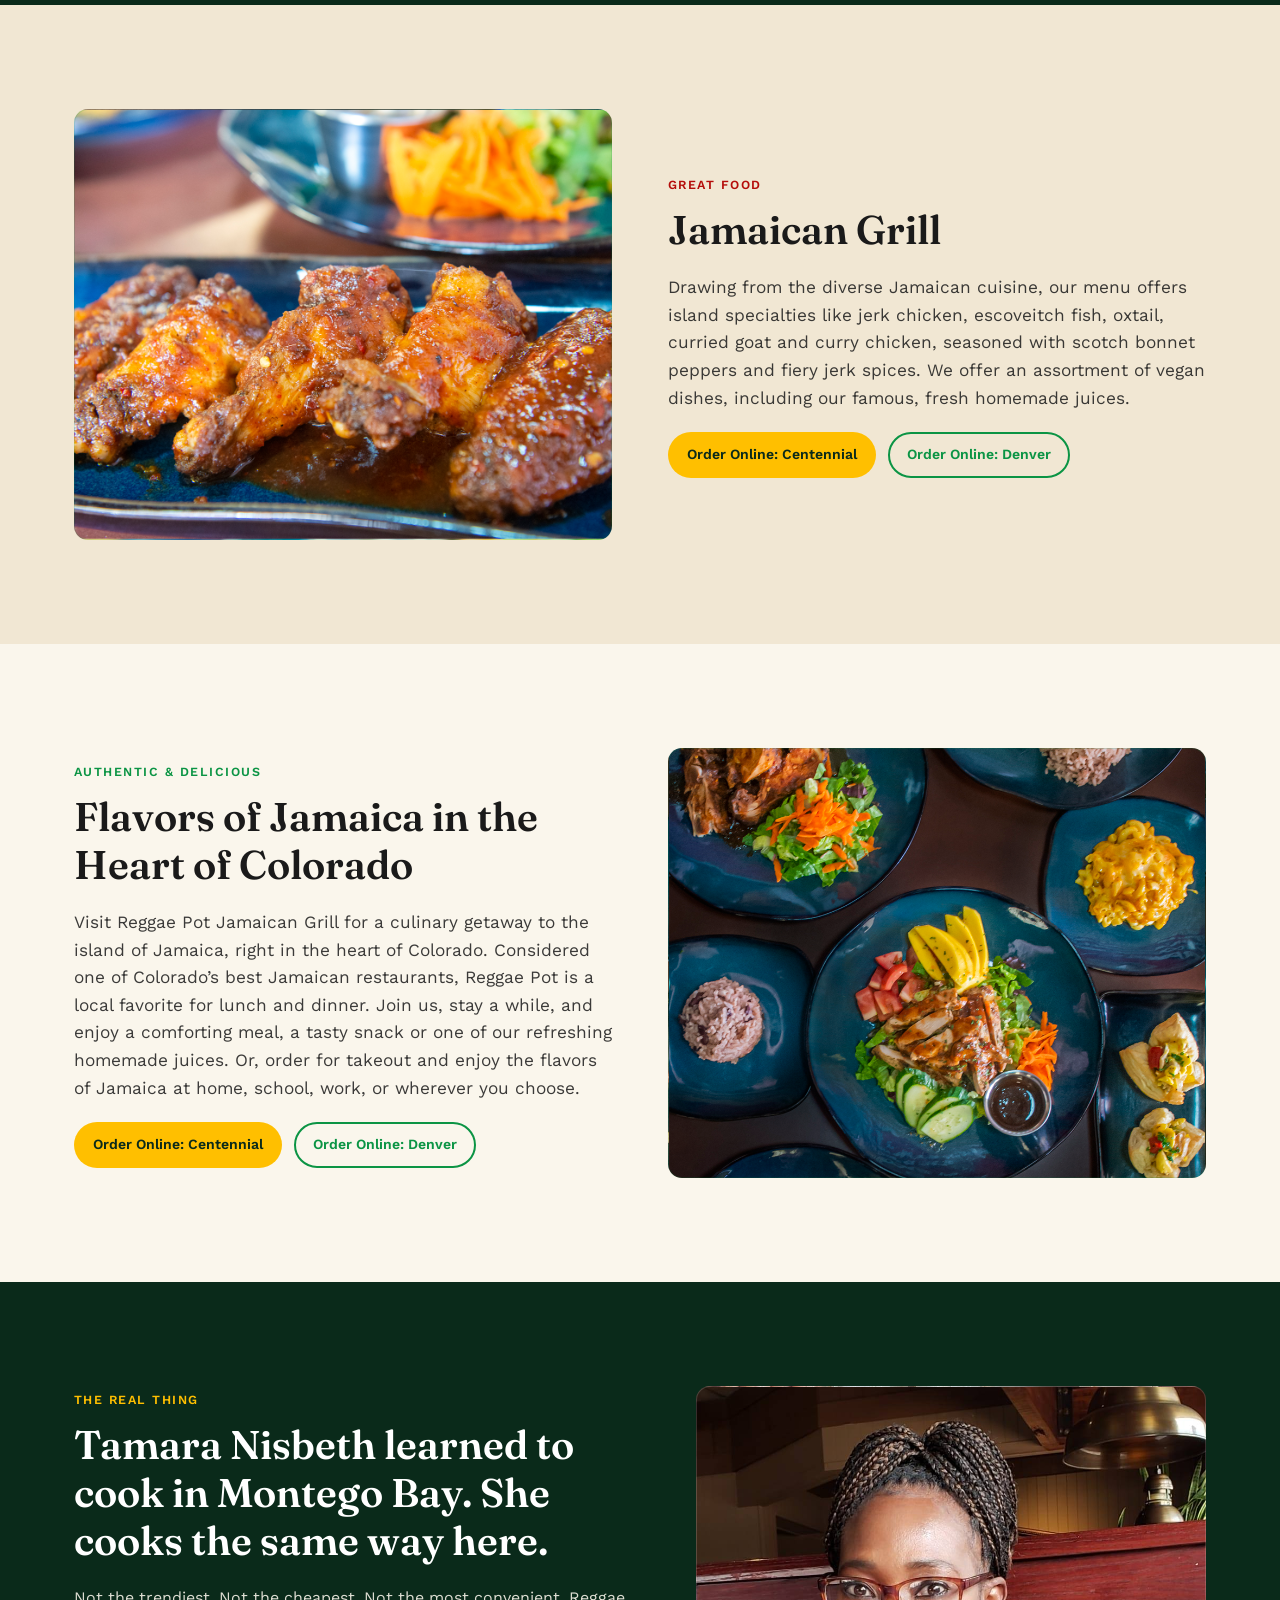
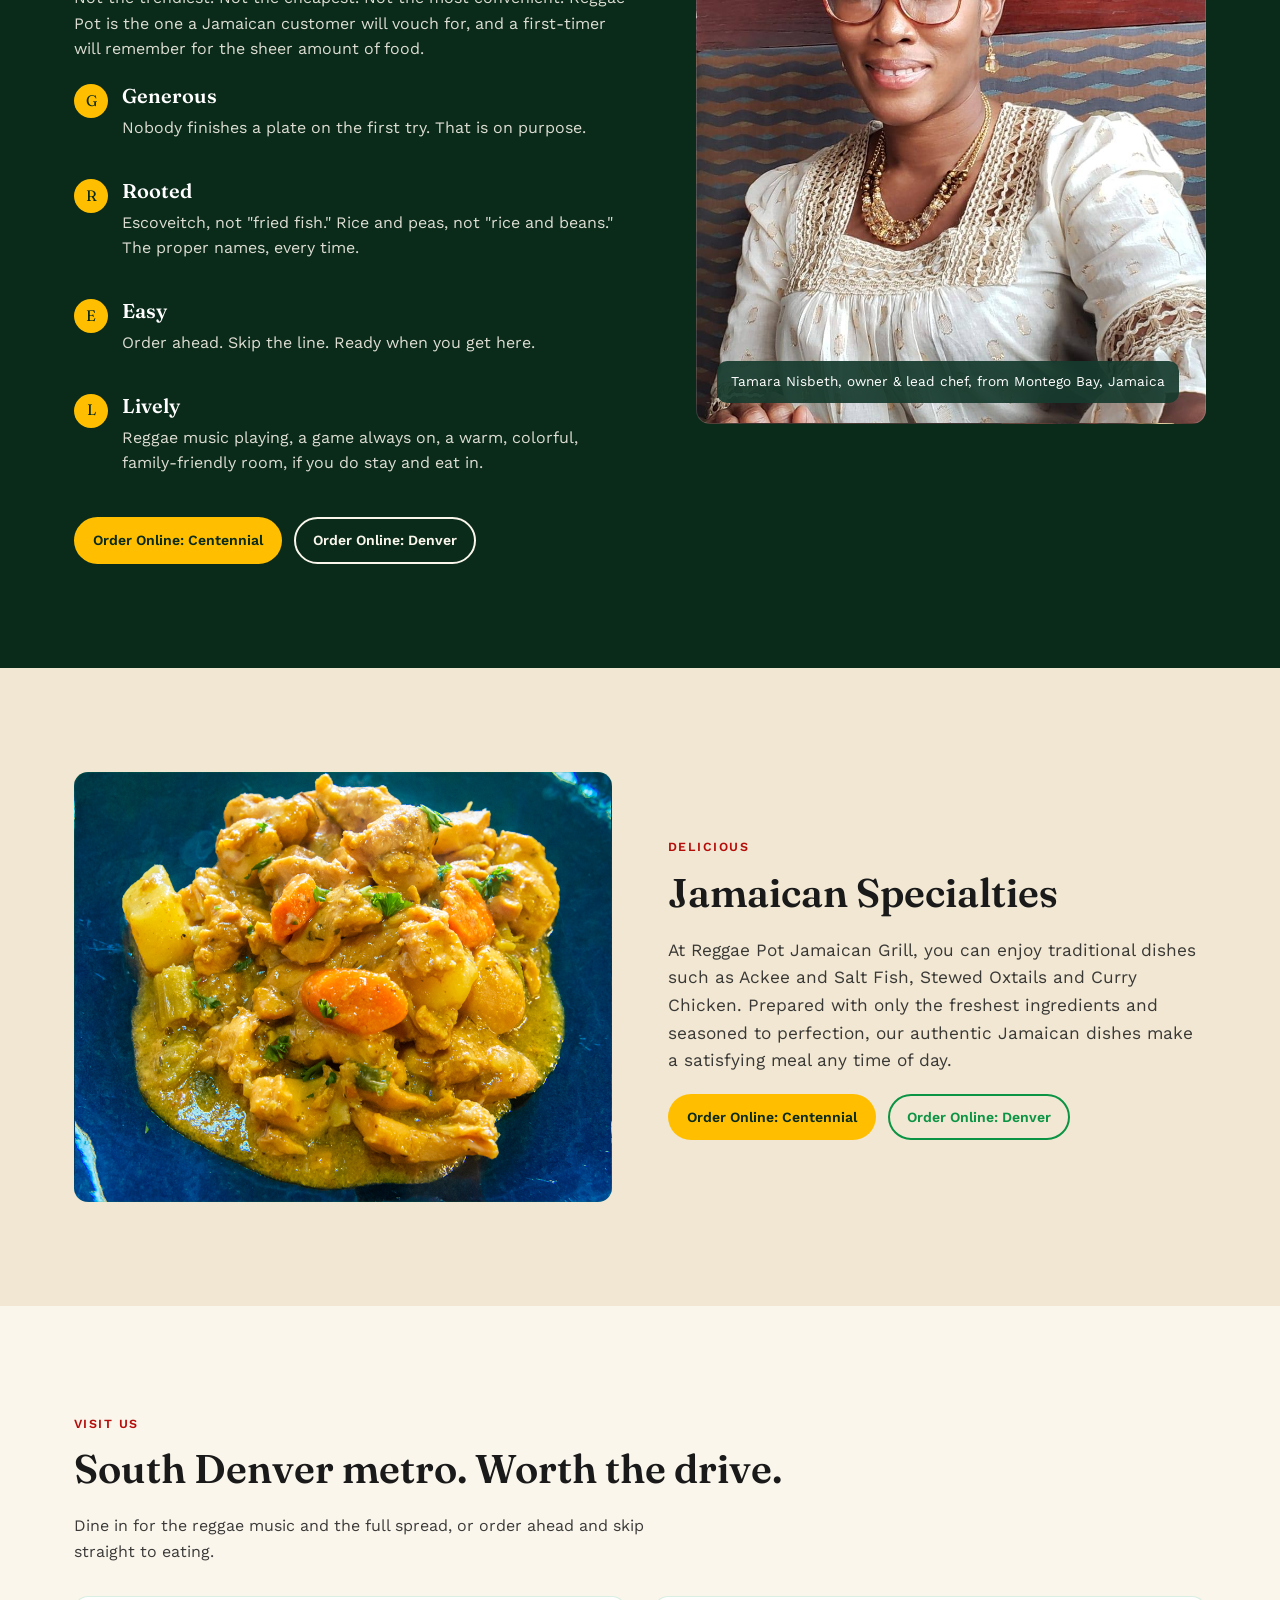
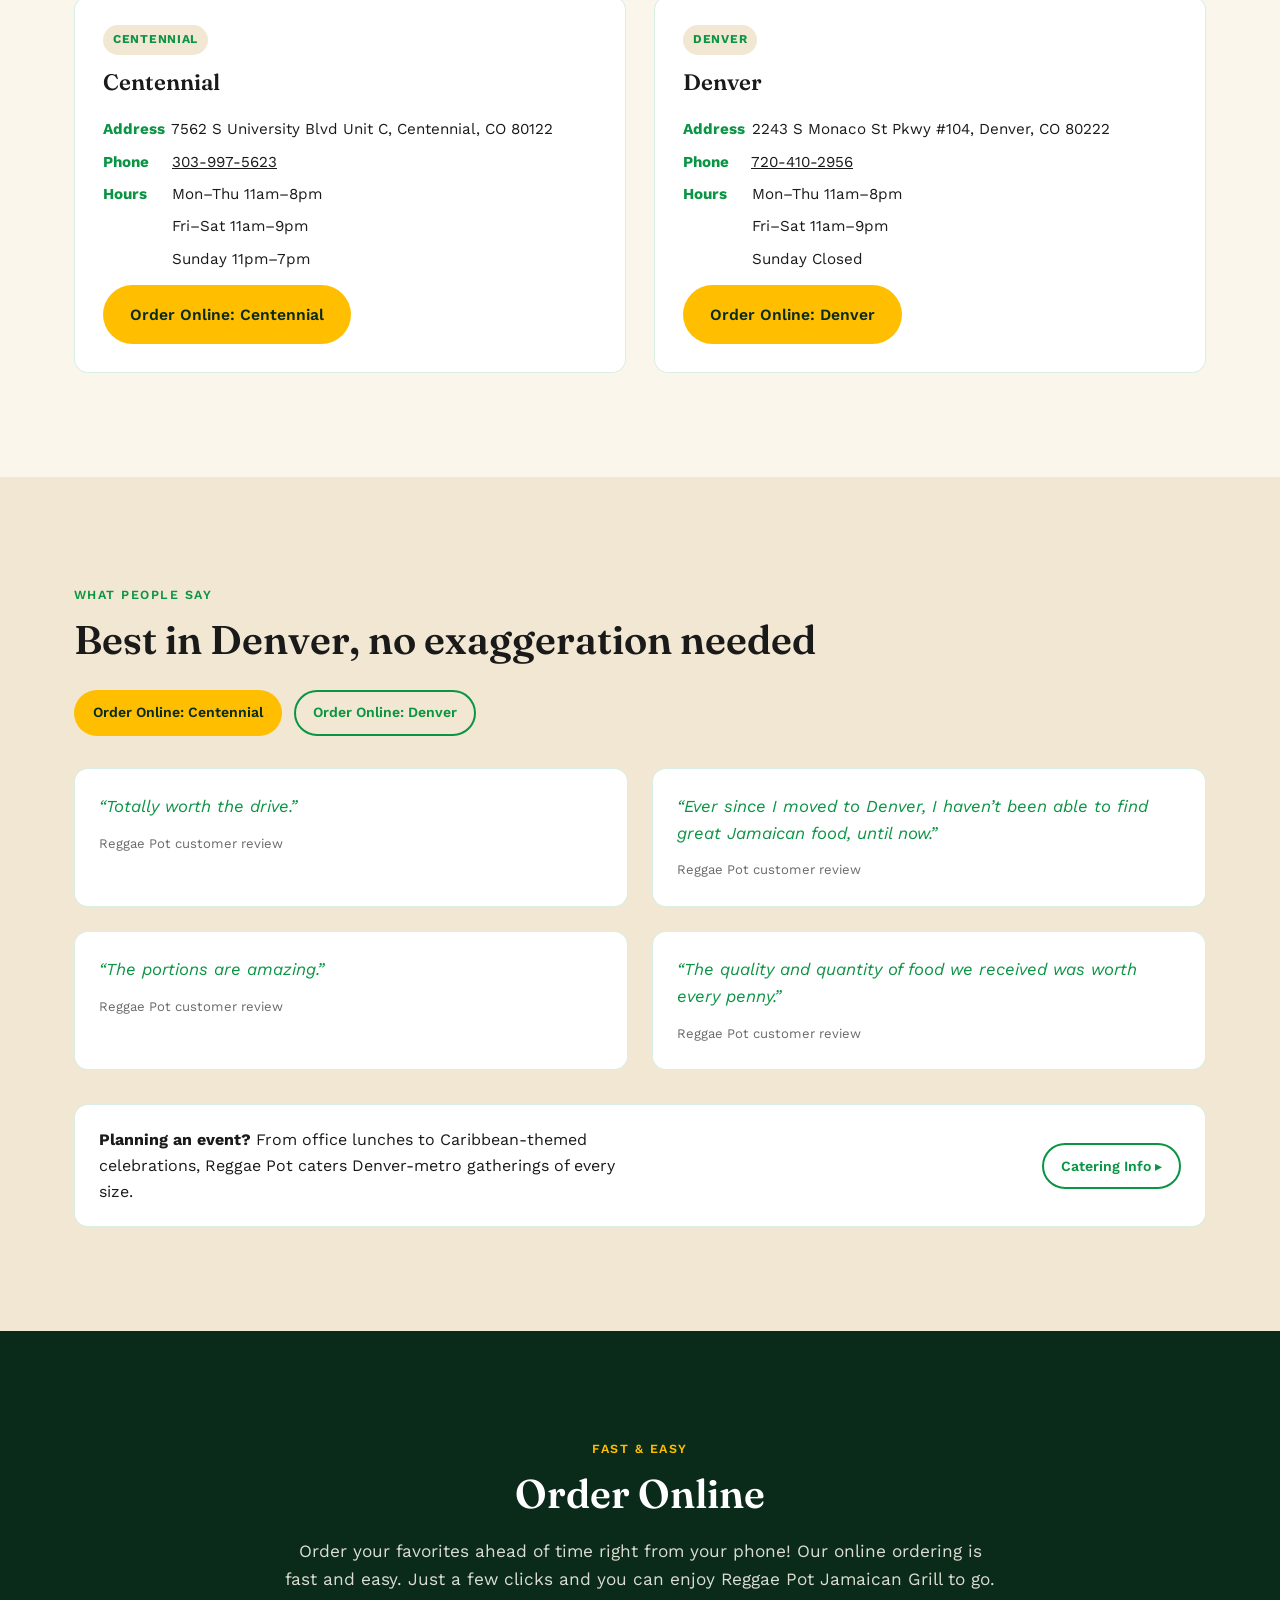
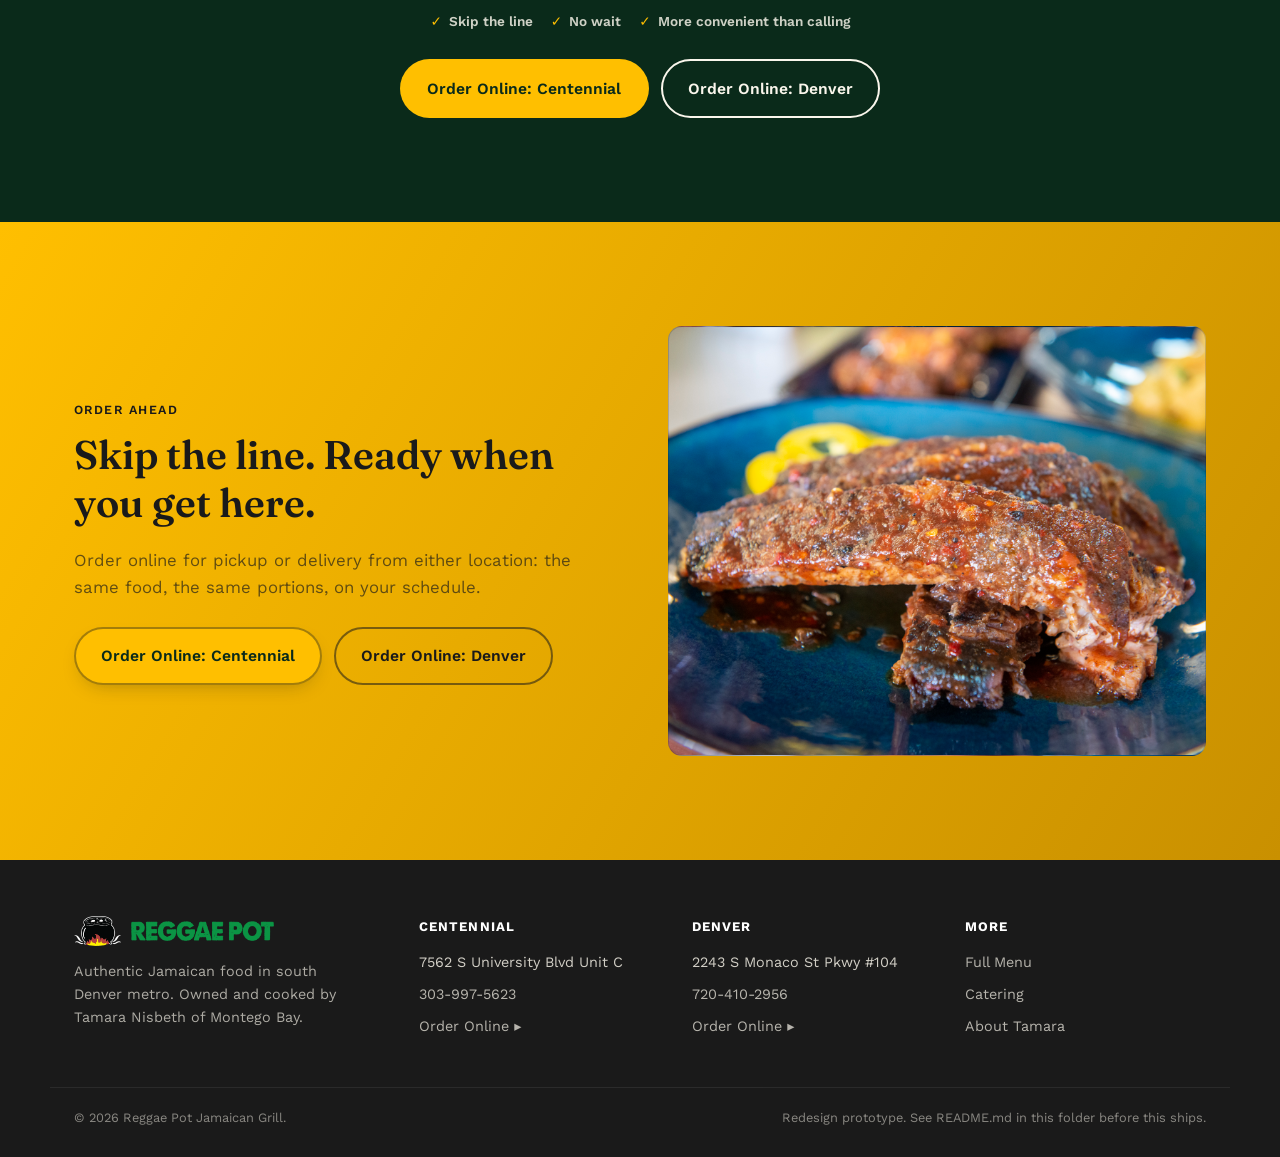
==== commit 19c50d9e: "Apply Brian's standing design requirements: Home link, consistent CTA color Added explicit Home nav " ====
--- a/index.html
+++ b/index.html
@@ -32,14 +32,15 @@
       <img class="logotype" src="assets/logo-txt.png" alt="Reggae Pot" width="473" height="66">
     </a>
     <ul class="nav-links">
+      <li><a href="/">Home</a></li>
       <li><a href="/menu/">Menu</a></li>
       <li><a href="#locations">Locations</a></li>
       <li><a href="https://catering.reggaepotjamaicangrill.com/">Catering</a></li>
       <li><a href="#why">About</a></li>
     </ul>
     <div class="nav-cta">
-      <a class="btn btn-outline-dark btn-sm" href="/order/centennial/">Order: Centennial</a>
-      <a class="btn btn-ember btn-sm" href="/order/denver/">Order: Denver</a>
+      <a class="btn btn-ember btn-sm" href="/order/centennial/">Order: Centennial</a>
+      <a class="btn btn-outline-dark btn-sm" href="/order/denver/">Order: Denver</a>
     </div>
   </div>
 </header>
@@ -365,7 +366,7 @@
         <h2>Skip the line. Ready when you get here.</h2>
         <p class="lede">Order online for pickup or delivery from either location: the same food, the same portions, on your schedule.</p>
         <div class="hero-ctas">
-          <a class="btn" style="background:var(--green); color:#fff;" href="/order/centennial/">Order Online: Centennial</a>
+          <a class="btn btn-ember" href="/order/centennial/">Order Online: Centennial</a>
           <a class="btn btn-outline" href="/order/denver/">Order Online: Denver</a>
         </div>
       </div>
--- a/assets/site.css
+++ b/assets/site.css
@@ -55,8 +55,14 @@
     transition:transform 0.15s ease, box-shadow 0.15s ease, background-color 0.15s ease;
   }
   .btn:active{transform:translateY(1px);}
-  .btn-ember{background:var(--green); color:#fff;}
-  .btn-ember:hover{background:var(--green-hover); box-shadow:0 8px 22px -8px rgba(11,148,68,0.55);}
+  /* One consistent color for the primary Order Online button everywhere on the site —
+     previously gold only inside the hero (and anywhere reusing its CTA-row class) but
+     plain green elsewhere (header, Locations cards), which read as two different
+     "primary" colors depending on section. Per Brian's standing requirement across all
+     Magister redesigns: "Make the Order Online CTA prominent and use the same button
+     color throughout." */
+  .btn-ember{background:var(--gold); color:var(--green-deep);}
+  .btn-ember:hover{background:#fff; box-shadow:0 12px 32px -8px rgba(255,191,0,0.7);}
   .btn-outline{background:transparent; border-color:currentColor;}
   .btn-outline:hover{background:rgba(255,255,255,0.08);}
   .btn-outline-dark{background:transparent; border-color:var(--green); color:var(--green);}
@@ -149,15 +155,6 @@
   .hero-text .hero-benefits{justify-content:center;}
   .hero-benefits li{display:flex; align-items:center; gap:7px;}
   .hero-benefits li::before{content:"✓"; color:var(--gold); font-weight:700;}
-  /* Highlighted order button: gold instead of green so it actually pops against the
-     dark green hero, rather than a green button nearly disappearing into a green
-     backdrop. Scoped to the hero only — every other Order Online button sitewide
-     (header, locations, footer, final CTA) keeps the standard green treatment. */
-  .hero-ctas .btn-ember{
-    background:var(--gold); color:var(--green-deep);
-    box-shadow:0 10px 28px -8px rgba(255,191,0,0.55);
-  }
-  .hero-ctas .btn-ember:hover{background:#fff; box-shadow:0 12px 32px -8px rgba(255,191,0,0.7);}
   .hero-quote{
     padding:16px 18px; border-radius:var(--radius);
     background:rgba(255,255,255,0.08); border:1px solid rgba(255,255,255,0.14);
@@ -336,6 +333,12 @@
   .final-cta h2{color:var(--ink);}
   .final-cta p.lede{color:rgba(26,26,26,0.78); font-size:1.05rem;}
   .final-cta .btn-outline{border-color:rgba(26,26,26,0.55); color:var(--ink);}
+  /* Same gold button as everywhere else (per the site-wide consistent-CTA-color rule),
+     but this is the one section where the background is ALSO gold — a plain gold-on-gold
+     fill would vanish, so it gets a dark border here for definition. Background and text
+     color are identical to every other Order Online button on the site; only the border
+     changes, and only because this section's background genuinely requires it. */
+  .final-cta .btn-ember{border-color:rgba(26,26,26,0.4); box-shadow:0 8px 20px -10px rgba(26,26,26,0.35);}
 
   /* ---------- Footer ---------- */
   footer{background:var(--ink); color:rgba(250,246,236,0.82); padding-block:56px 28px; font-size:0.9rem;}
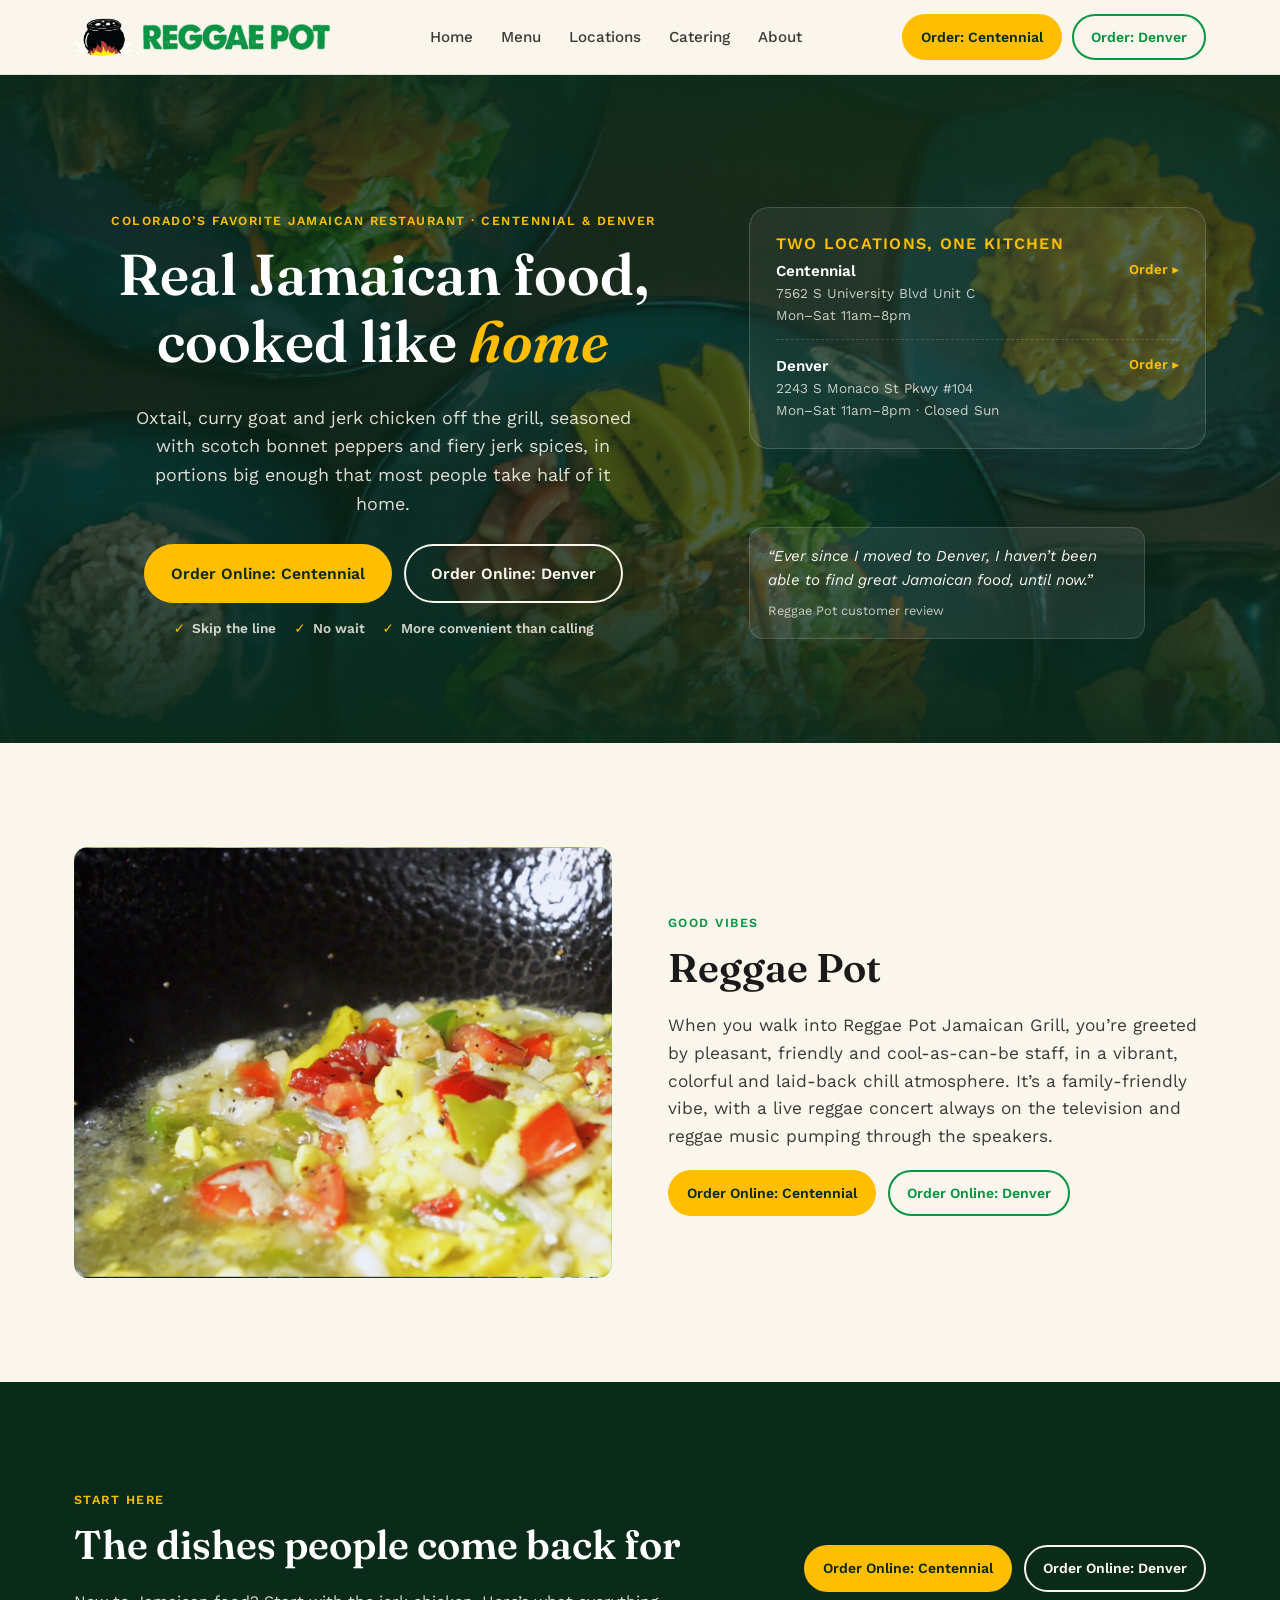
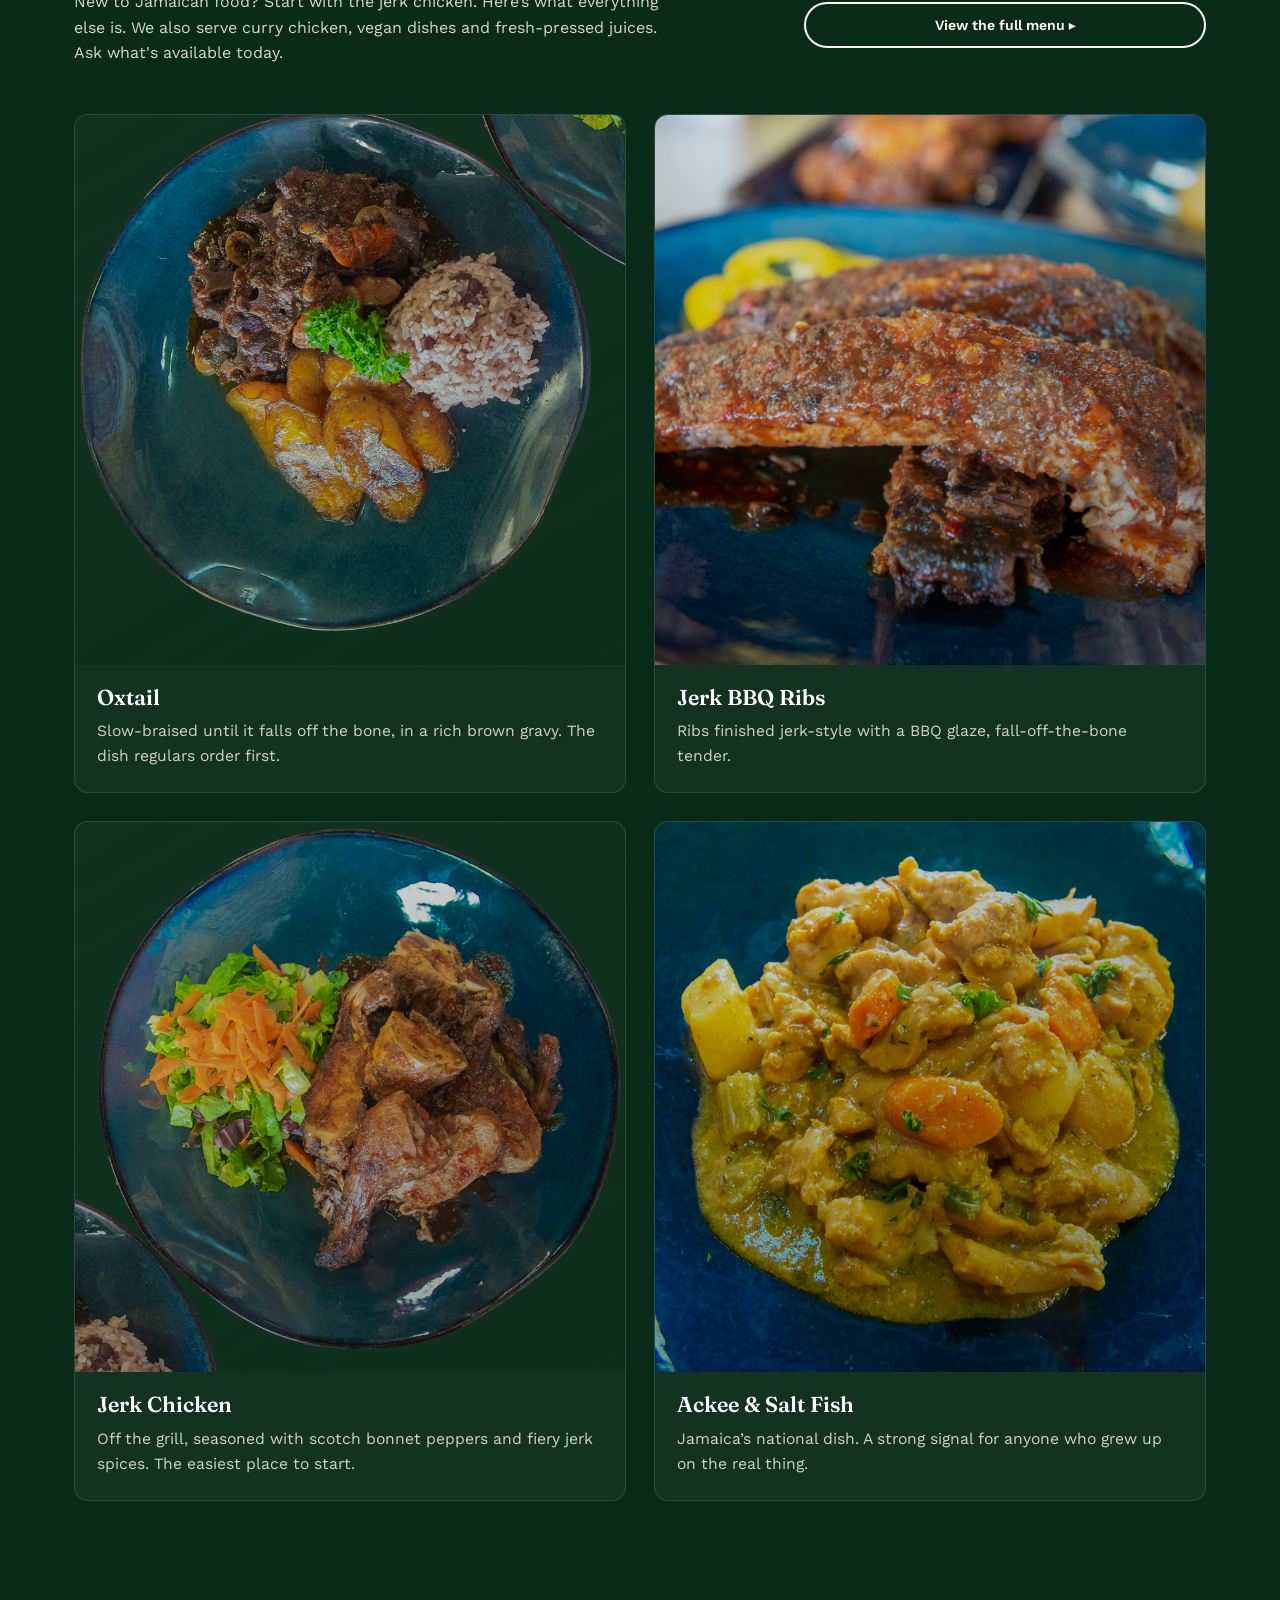
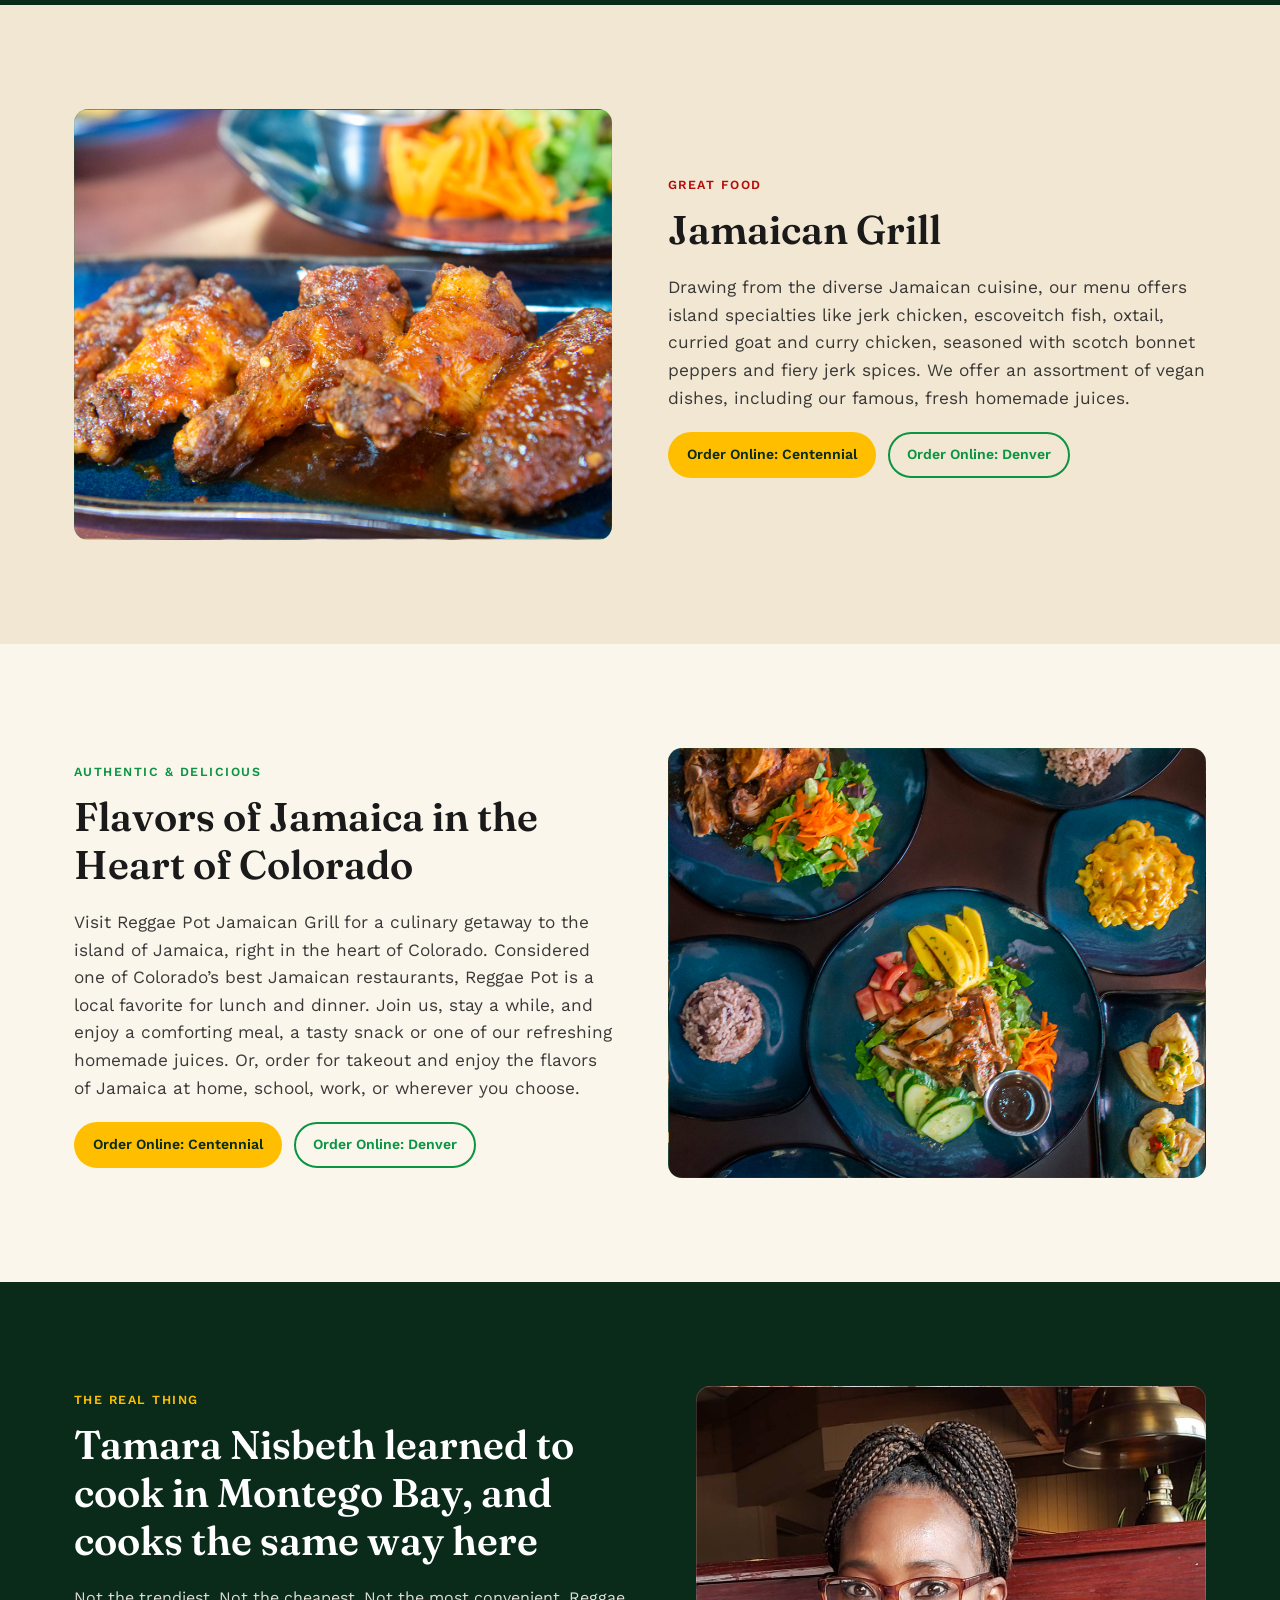
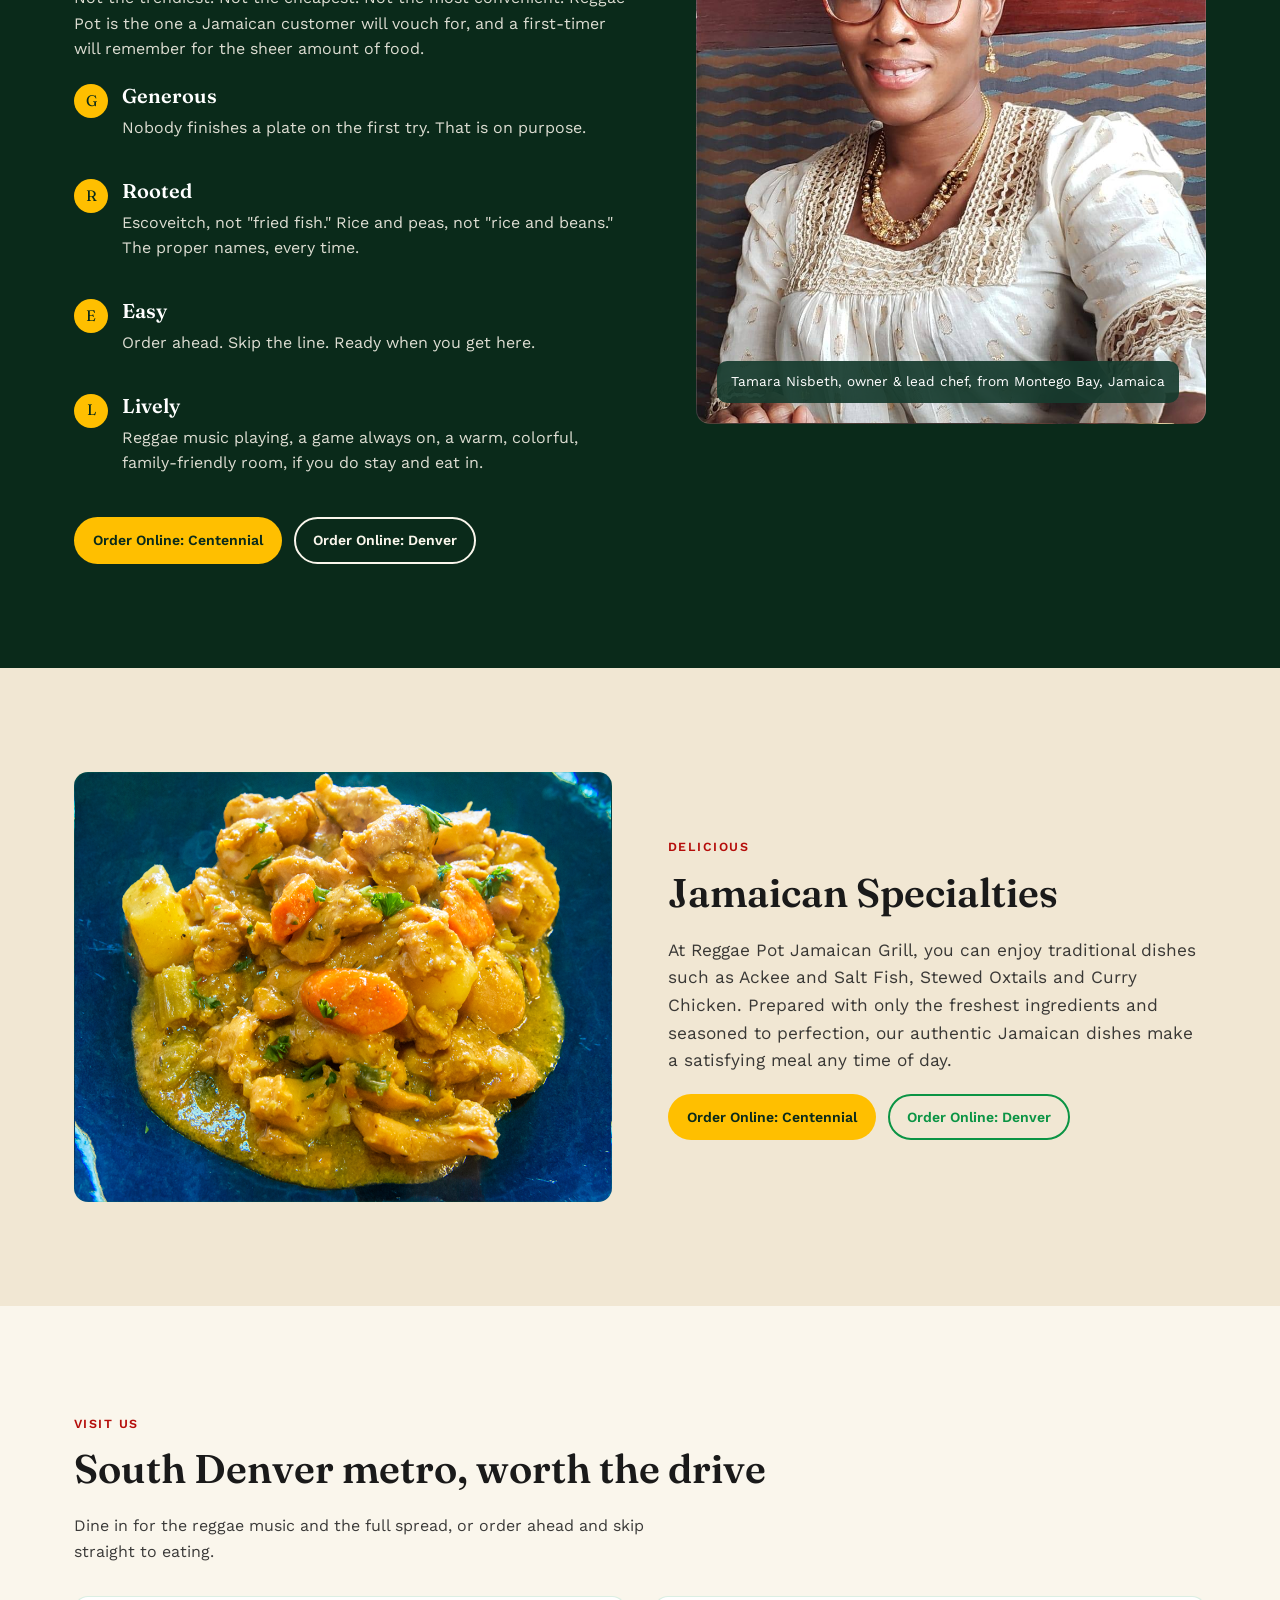
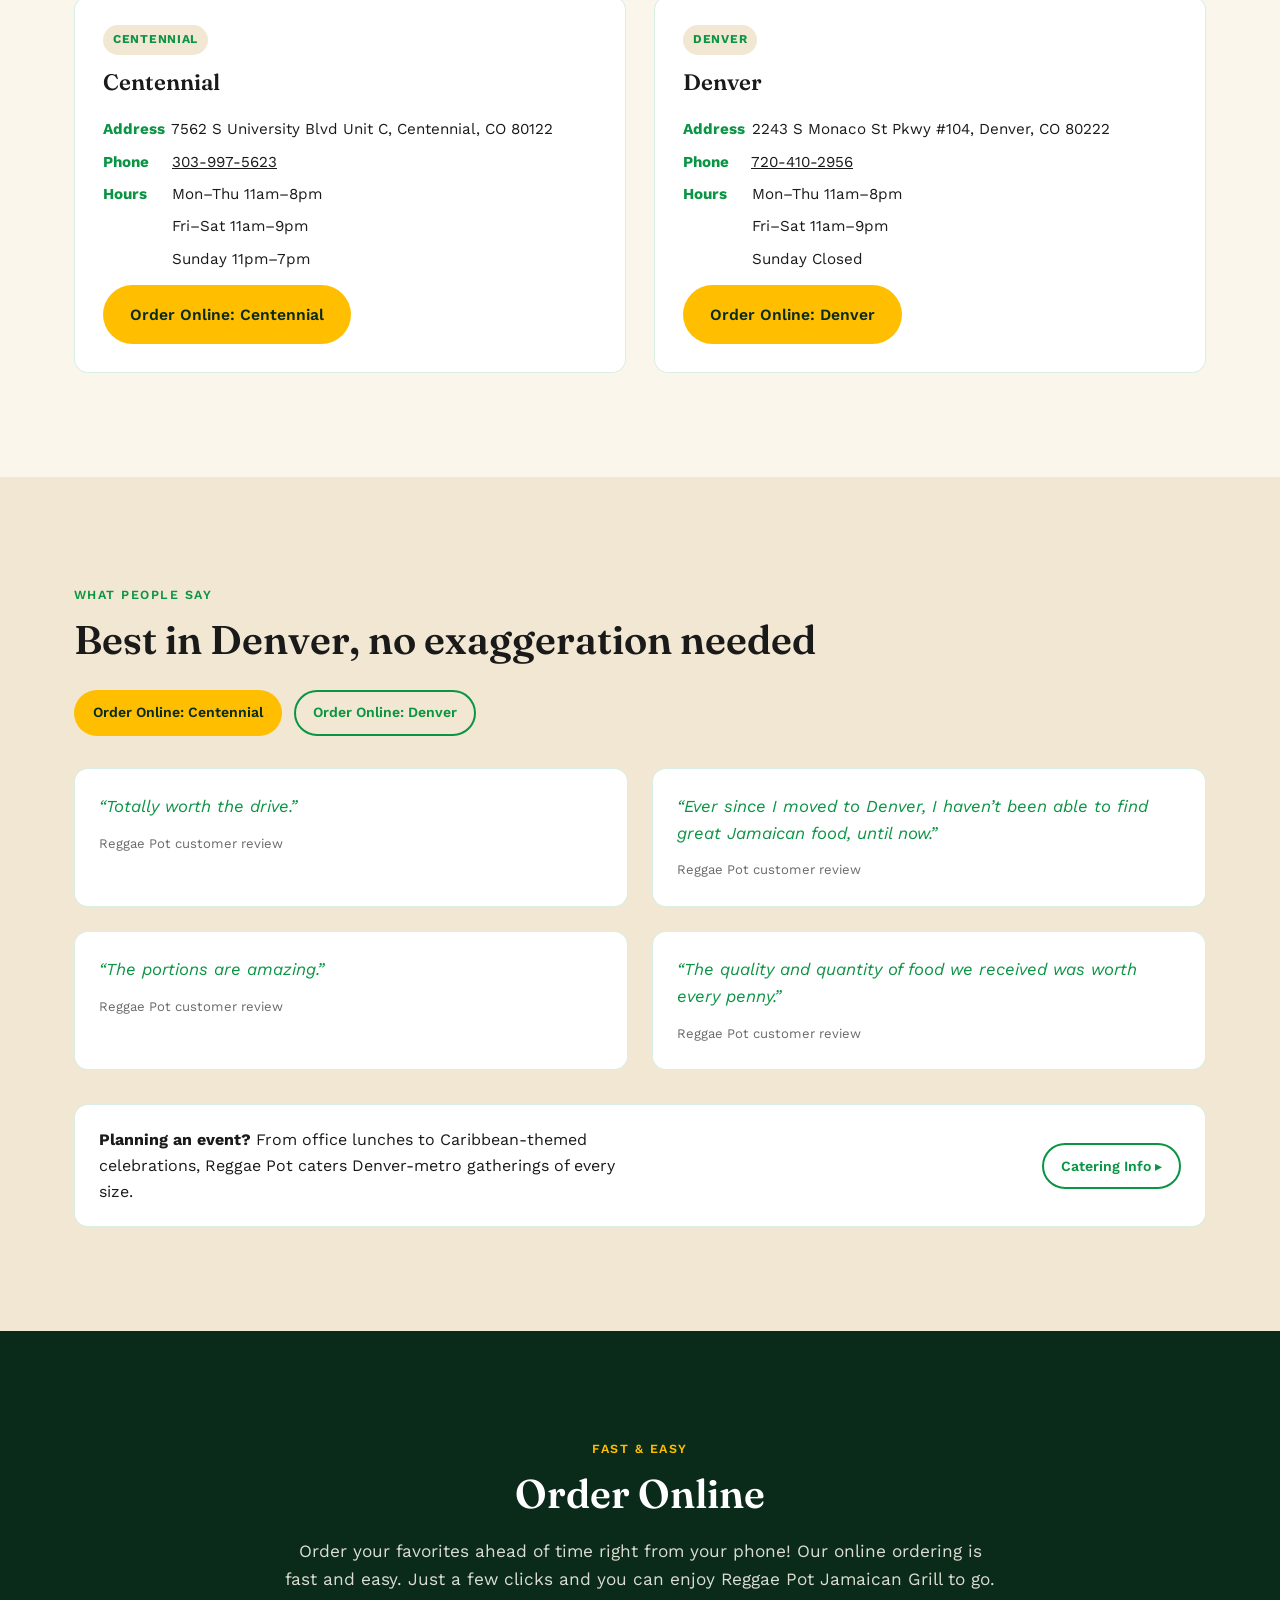
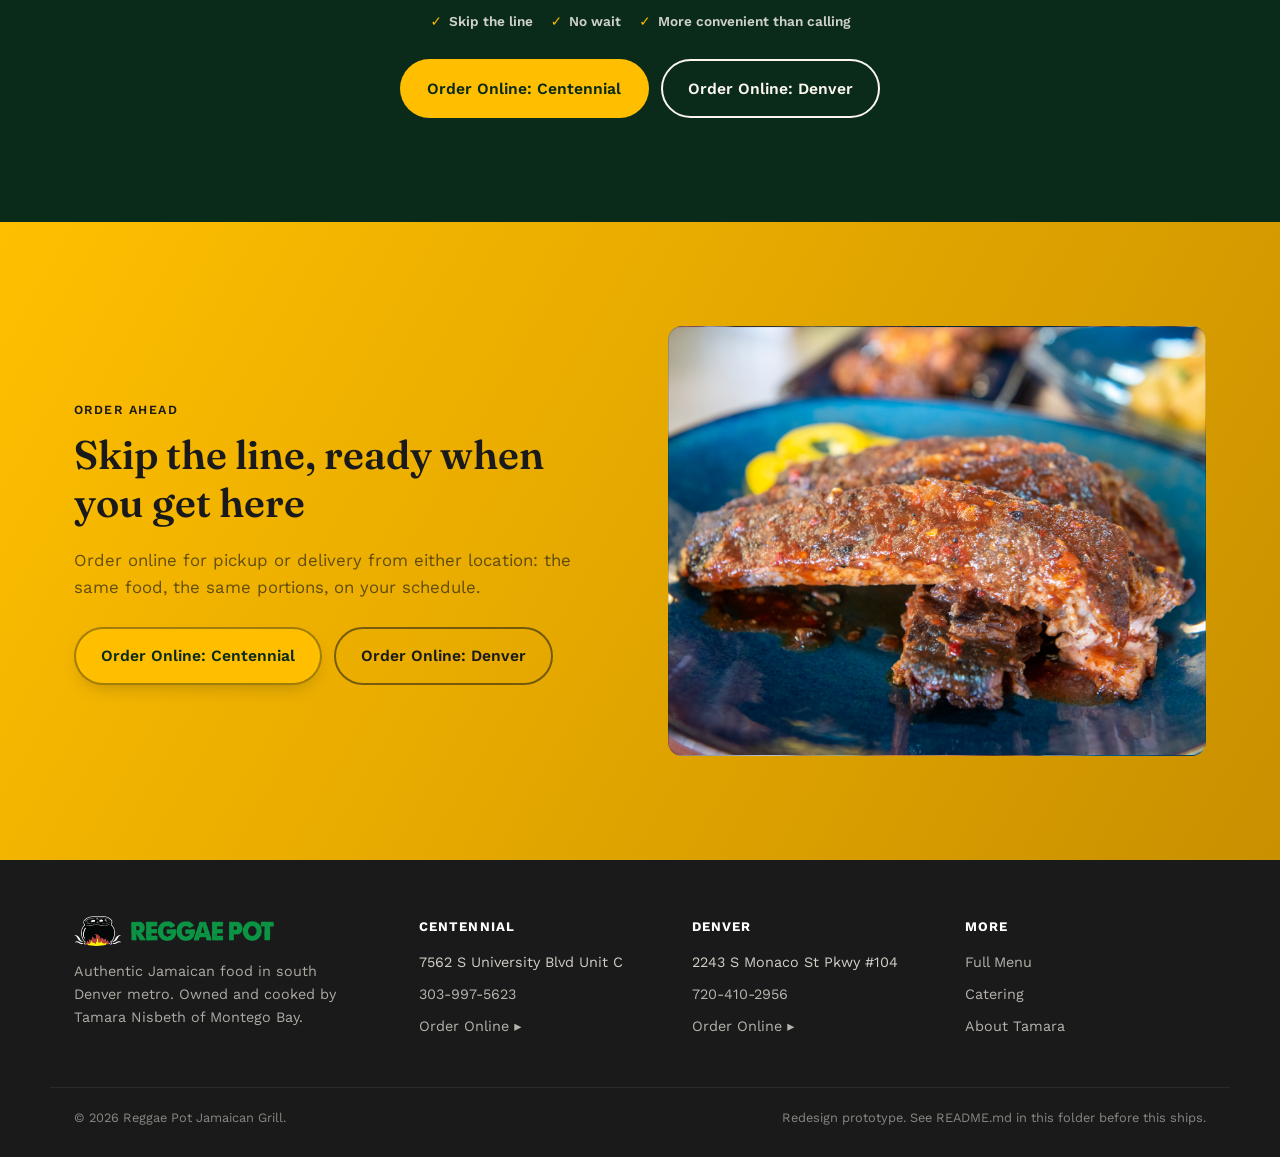
==== commit 34832024: "Remove periods from headings Every h1/h2 on both pages read as a full-stopped sentence (or two), whi" ====
--- a/index.html
+++ b/index.html
@@ -57,7 +57,7 @@
     <div class="wrap hero-inner">
       <div class="hero-text">
         <span class="eyebrow">Colorado&rsquo;s Favorite Jamaican Restaurant · Centennial &amp; Denver</span>
-        <h1>Real Jamaican food, cooked like <em>home</em>.</h1>
+        <h1>Real Jamaican food, cooked like <em>home</em></h1>
         <p class="lede">Oxtail, curry goat and jerk chicken off the grill, seasoned with scotch bonnet peppers and fiery jerk spices, in portions big enough that most people take half of it home.</p>
         <div class="hero-ctas">
           <a class="btn btn-ember" href="/order/centennial/">Order Online: Centennial</a>
@@ -216,7 +216,7 @@
     <div class="wrap why-grid">
       <div class="reveal">
         <span class="eyebrow">The real thing</span>
-        <h2>Tamara Nisbeth learned to cook in Montego Bay. She cooks the same way here.</h2>
+        <h2>Tamara Nisbeth learned to cook in Montego Bay, and cooks the same way here</h2>
         <p>Not the trendiest. Not the cheapest. Not the most convenient. Reggae Pot is the one a Jamaican customer will vouch for, and a first-timer will remember for the sheer amount of food.</p>
         <div class="trait-list">
           <div class="trait">
@@ -268,7 +268,7 @@
   <section id="locations">
     <div class="wrap">
       <span class="eyebrow" style="color:var(--red)">Visit us</span>
-      <h2>South Denver metro. Worth the drive.</h2>
+      <h2>South Denver metro, worth the drive</h2>
       <p style="max-width:60ch; opacity:0.85;">Dine in for the reggae music and the full spread, or order ahead and skip straight to eating.</p>
       <div class="loc-grid">
         <div class="loc-card reveal">
@@ -363,7 +363,7 @@
     <div class="wrap split-grid reveal">
       <div class="split-copy">
         <span class="eyebrow">Order ahead</span>
-        <h2>Skip the line. Ready when you get here.</h2>
+        <h2>Skip the line, ready when you get here</h2>
         <p class="lede">Order online for pickup or delivery from either location: the same food, the same portions, on your schedule.</p>
         <div class="hero-ctas">
           <a class="btn btn-ember" href="/order/centennial/">Order Online: Centennial</a>
